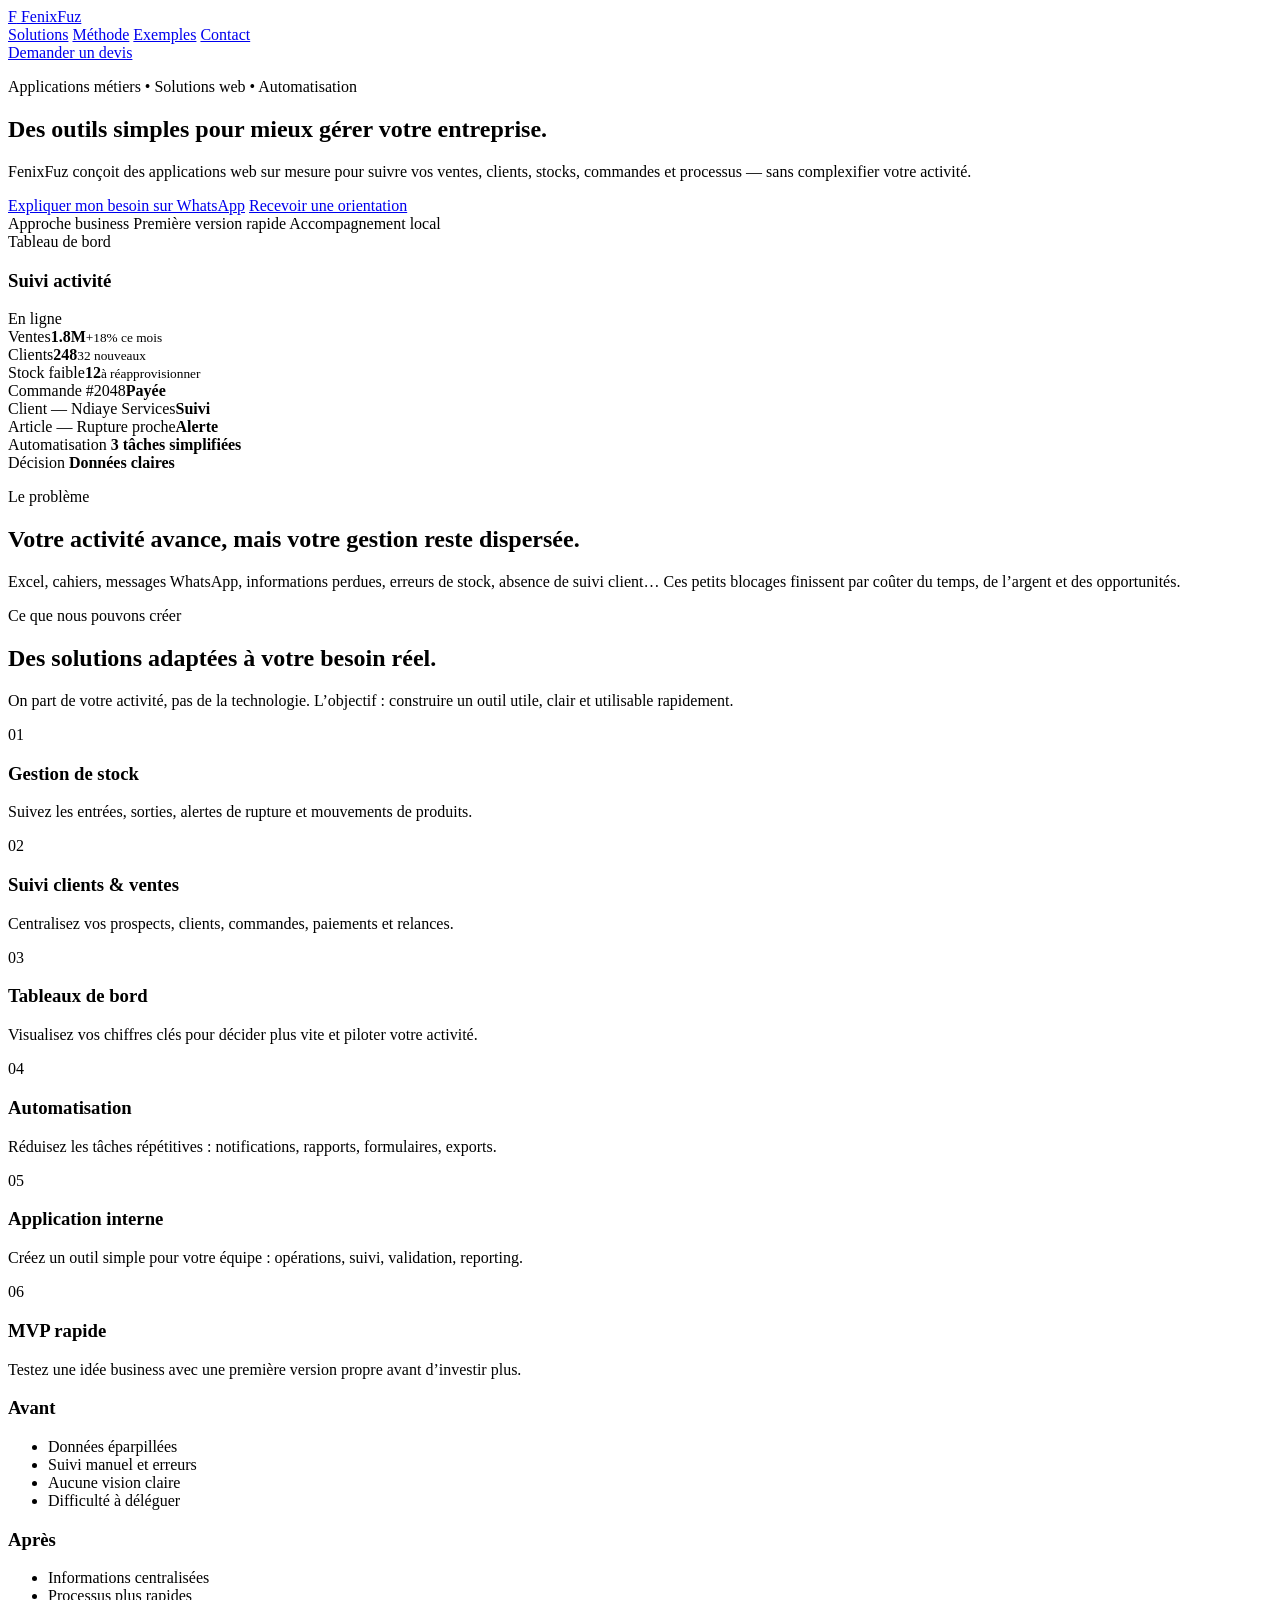
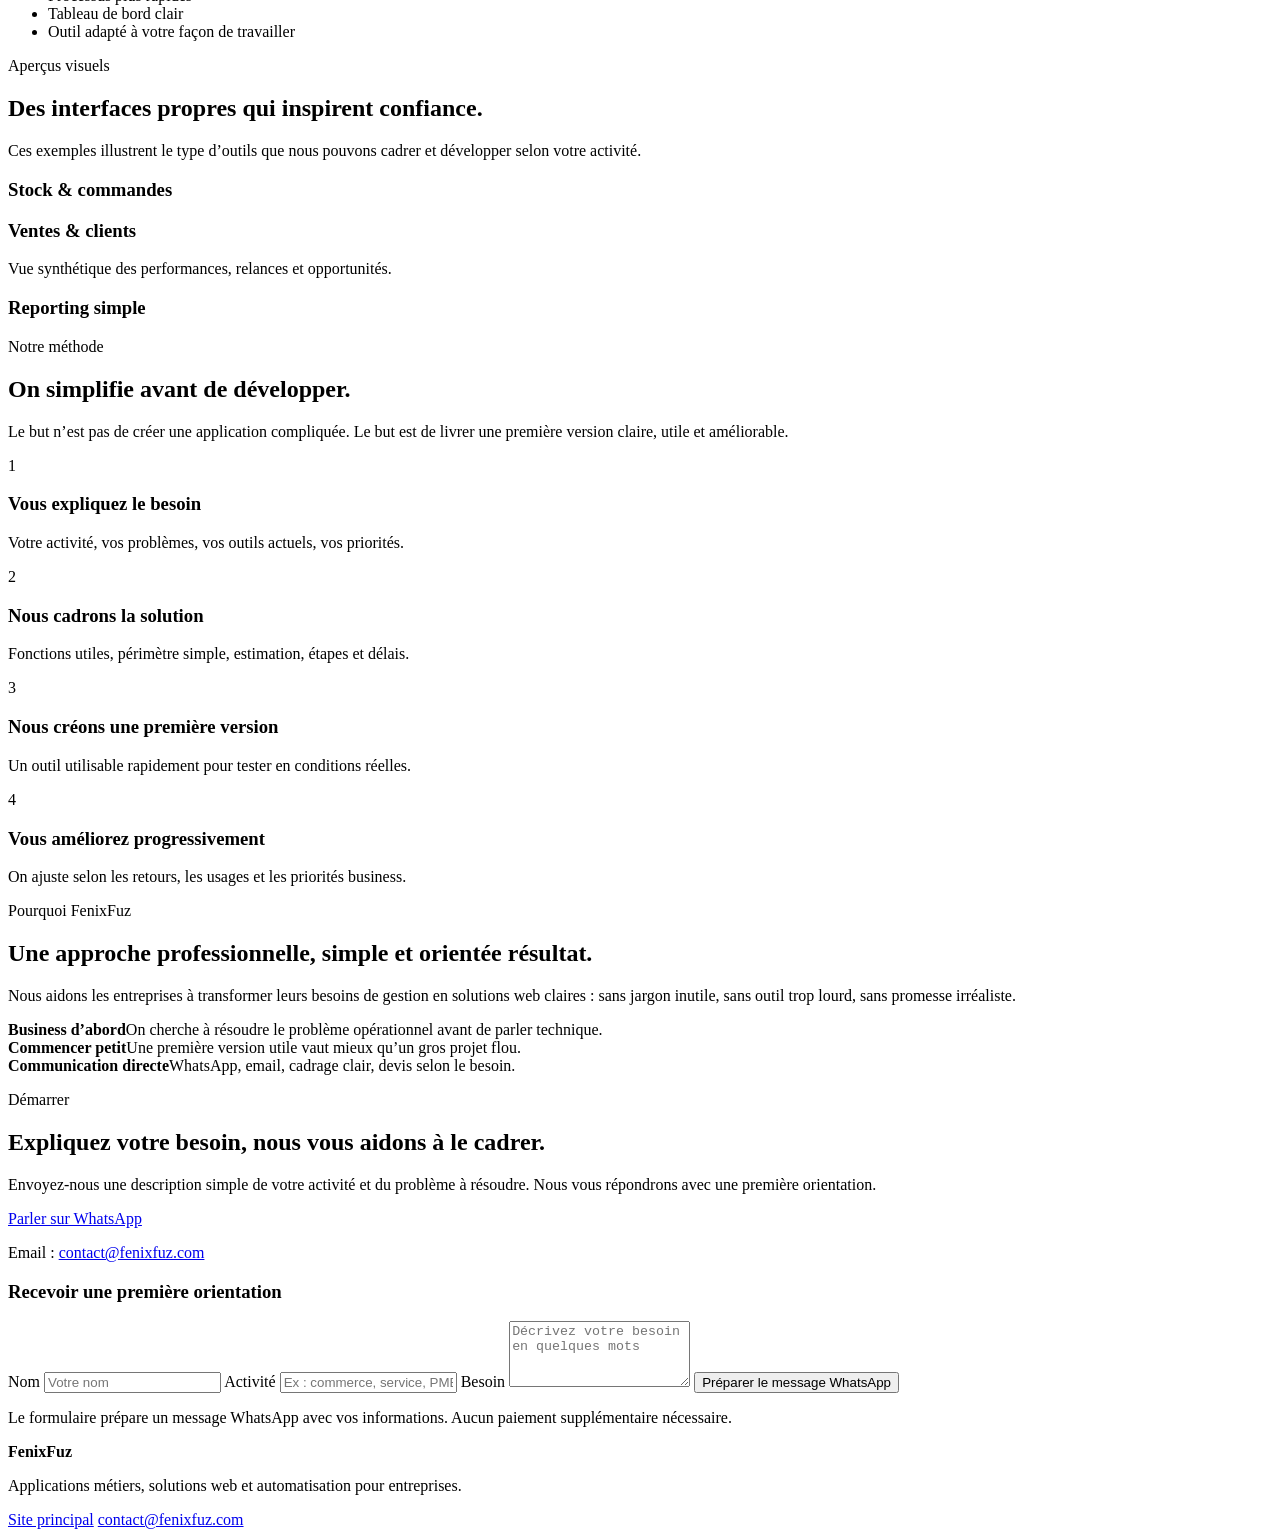
==== index.html @ d7b955ba "Create premium landing page for applications metiers" ====
<!DOCTYPE html>
<html lang="fr">
<head>
  <meta charset="UTF-8" />
  <meta name="viewport" content="width=device-width, initial-scale=1.0" />
  <title>FenixFuz — Applications métiers et solutions web sur mesure</title>
  <meta name="description" content="FenixFuz conçoit des applications métiers, outils de gestion, tableaux de bord et solutions web sur mesure pour aider les PME, commerçants et entrepreneurs à mieux gérer leur activité." />
  <meta name="theme-color" content="#0f172a" />
  <meta property="og:title" content="Applications métiers et solutions web sur mesure | FenixFuz" />
  <meta property="og:description" content="Gérez mieux vos ventes, clients, stocks et processus avec un outil simple, professionnel et adapté à votre activité." />
  <meta property="og:type" content="website" />
  <link rel="preconnect" href="https://fonts.googleapis.com">
  <link rel="preconnect" href="https://fonts.gstatic.com" crossorigin>
  <link href="https://fonts.googleapis.com/css2?family=Inter:wght@400;500;600;700;800&display=swap" rel="stylesheet">
  <link rel="stylesheet" href="style.css" />
</head>
<body>
  <header class="site-header">
    <nav class="nav container" aria-label="Navigation principale">
      <a class="brand" href="#top" aria-label="FenixFuz accueil">
        <span class="brand-mark">F</span>
        <span class="brand-text">FenixFuz</span>
      </a>
      <div class="nav-links">
        <a href="#solutions">Solutions</a>
        <a href="#methode">Méthode</a>
        <a href="#exemples">Exemples</a>
        <a href="#contact">Contact</a>
      </div>
      <a class="btn btn-small btn-primary whatsapp-link" href="https://wa.me/221777989238?text=Bonjour%2C%20je%20souhaite%20cr%C3%A9er%20une%20application%20ou%20solution%20web%20pour%20mon%20activit%C3%A9.%20Pouvez-vous%20m%27aider%20%C3%A0%20cadrer%20le%20besoin%20et%20me%20proposer%20un%20devis%20%3F" target="_blank" rel="noopener">Demander un devis</a>
    </nav>
  </header>

  <main id="top">
    <section class="hero section-pad">
      <div class="container hero-grid">
        <div class="hero-content">
          <p class="eyebrow">Applications métiers • Solutions web • Automatisation</p>
          <h1>Des outils simples pour mieux gérer votre entreprise.</h1>
          <p class="hero-lead">FenixFuz conçoit des applications web sur mesure pour suivre vos ventes, clients, stocks, commandes et processus — sans complexifier votre activité.</p>
          <div class="hero-actions">
            <a class="btn btn-primary btn-large whatsapp-link" href="https://wa.me/221777989238?text=Bonjour%2C%20je%20souhaite%20cr%C3%A9er%20une%20application%20ou%20solution%20web%20pour%20mon%20activit%C3%A9.%20Voici%20mon%20besoin%20%3A" target="_blank" rel="noopener">Expliquer mon besoin sur WhatsApp</a>
            <a class="btn btn-secondary btn-large" href="#contact">Recevoir une orientation</a>
          </div>
          <div class="trust-row" aria-label="Points de confiance">
            <span>Approche business</span>
            <span>Première version rapide</span>
            <span>Accompagnement local</span>
          </div>
        </div>
        <div class="hero-visual" aria-label="Aperçu tableau de bord fictif">
          <div class="dashboard-card main-dashboard">
            <div class="dash-top">
              <div>
                <span class="dash-label">Tableau de bord</span>
                <h3>Suivi activité</h3>
              </div>
              <span class="status-pill">En ligne</span>
            </div>
            <div class="metric-grid">
              <div class="metric"><span>Ventes</span><strong>1.8M</strong><small>+18% ce mois</small></div>
              <div class="metric"><span>Clients</span><strong>248</strong><small>32 nouveaux</small></div>
              <div class="metric"><span>Stock faible</span><strong>12</strong><small>à réapprovisionner</small></div>
            </div>
            <div class="chart-bars" aria-hidden="true">
              <span style="height:42%"></span><span style="height:68%"></span><span style="height:55%"></span><span style="height:82%"></span><span style="height:74%"></span><span style="height:92%"></span>
            </div>
            <div class="mini-table">
              <div><span>Commande #2048</span><strong>Payée</strong></div>
              <div><span>Client — Ndiaye Services</span><strong>Suivi</strong></div>
              <div><span>Article — Rupture proche</span><strong>Alerte</strong></div>
            </div>
          </div>
          <div class="floating-card card-left">
            <span>Automatisation</span>
            <strong>3 tâches simplifiées</strong>
          </div>
          <div class="floating-card card-right">
            <span>Décision</span>
            <strong>Données claires</strong>
          </div>
        </div>
      </div>
    </section>

    <section class="problem section-pad-sm">
      <div class="container split-card">
        <div>
          <p class="eyebrow">Le problème</p>
          <h2>Votre activité avance, mais votre gestion reste dispersée.</h2>
        </div>
        <div class="problem-list">
          <p>Excel, cahiers, messages WhatsApp, informations perdues, erreurs de stock, absence de suivi client… Ces petits blocages finissent par coûter du temps, de l’argent et des opportunités.</p>
        </div>
      </div>
    </section>

    <section id="solutions" class="section-pad">
      <div class="container">
        <div class="section-head">
          <p class="eyebrow">Ce que nous pouvons créer</p>
          <h2>Des solutions adaptées à votre besoin réel.</h2>
          <p>On part de votre activité, pas de la technologie. L’objectif : construire un outil utile, clair et utilisable rapidement.</p>
        </div>
        <div class="cards-grid">
          <article class="service-card"><span>01</span><h3>Gestion de stock</h3><p>Suivez les entrées, sorties, alertes de rupture et mouvements de produits.</p></article>
          <article class="service-card"><span>02</span><h3>Suivi clients & ventes</h3><p>Centralisez vos prospects, clients, commandes, paiements et relances.</p></article>
          <article class="service-card"><span>03</span><h3>Tableaux de bord</h3><p>Visualisez vos chiffres clés pour décider plus vite et piloter votre activité.</p></article>
          <article class="service-card"><span>04</span><h3>Automatisation</h3><p>Réduisez les tâches répétitives : notifications, rapports, formulaires, exports.</p></article>
          <article class="service-card"><span>05</span><h3>Application interne</h3><p>Créez un outil simple pour votre équipe : opérations, suivi, validation, reporting.</p></article>
          <article class="service-card"><span>06</span><h3>MVP rapide</h3><p>Testez une idée business avec une première version propre avant d’investir plus.</p></article>
        </div>
      </div>
    </section>

    <section class="before-after section-pad-sm">
      <div class="container compare-grid">
        <div class="compare-card muted">
          <h3>Avant</h3>
          <ul>
            <li>Données éparpillées</li>
            <li>Suivi manuel et erreurs</li>
            <li>Aucune vision claire</li>
            <li>Difficulté à déléguer</li>
          </ul>
        </div>
        <div class="compare-card strong">
          <h3>Après</h3>
          <ul>
            <li>Informations centralisées</li>
            <li>Processus plus rapides</li>
            <li>Tableau de bord clair</li>
            <li>Outil adapté à votre façon de travailler</li>
          </ul>
        </div>
      </div>
    </section>

    <section id="exemples" class="section-pad">
      <div class="container">
        <div class="section-head">
          <p class="eyebrow">Aperçus visuels</p>
          <h2>Des interfaces propres qui inspirent confiance.</h2>
          <p>Ces exemples illustrent le type d’outils que nous pouvons cadrer et développer selon votre activité.</p>
        </div>
        <div class="mockup-grid">
          <div class="mockup-card">
            <div class="mockup-header"><span></span><span></span><span></span></div>
            <h3>Stock & commandes</h3>
            <div class="list-lines"><i></i><i></i><i></i><i></i></div>
          </div>
          <div class="mockup-card featured">
            <div class="mockup-header"><span></span><span></span><span></span></div>
            <h3>Ventes & clients</h3>
            <div class="donut" aria-hidden="true"></div>
            <p>Vue synthétique des performances, relances et opportunités.</p>
          </div>
          <div class="mockup-card">
            <div class="mockup-header"><span></span><span></span><span></span></div>
            <h3>Reporting simple</h3>
            <div class="mini-bars"><i></i><i></i><i></i><i></i><i></i></div>
          </div>
        </div>
      </div>
    </section>

    <section id="methode" class="section-pad bg-soft">
      <div class="container">
        <div class="section-head">
          <p class="eyebrow">Notre méthode</p>
          <h2>On simplifie avant de développer.</h2>
          <p>Le but n’est pas de créer une application compliquée. Le but est de livrer une première version claire, utile et améliorable.</p>
        </div>
        <div class="steps">
          <div class="step"><span>1</span><h3>Vous expliquez le besoin</h3><p>Votre activité, vos problèmes, vos outils actuels, vos priorités.</p></div>
          <div class="step"><span>2</span><h3>Nous cadrons la solution</h3><p>Fonctions utiles, périmètre simple, estimation, étapes et délais.</p></div>
          <div class="step"><span>3</span><h3>Nous créons une première version</h3><p>Un outil utilisable rapidement pour tester en conditions réelles.</p></div>
          <div class="step"><span>4</span><h3>Vous améliorez progressivement</h3><p>On ajuste selon les retours, les usages et les priorités business.</p></div>
        </div>
      </div>
    </section>

    <section class="why section-pad">
      <div class="container why-grid">
        <div>
          <p class="eyebrow">Pourquoi FenixFuz</p>
          <h2>Une approche professionnelle, simple et orientée résultat.</h2>
          <p>Nous aidons les entreprises à transformer leurs besoins de gestion en solutions web claires : sans jargon inutile, sans outil trop lourd, sans promesse irréaliste.</p>
        </div>
        <div class="why-list">
          <div><strong>Business d’abord</strong><span>On cherche à résoudre le problème opérationnel avant de parler technique.</span></div>
          <div><strong>Commencer petit</strong><span>Une première version utile vaut mieux qu’un gros projet flou.</span></div>
          <div><strong>Communication directe</strong><span>WhatsApp, email, cadrage clair, devis selon le besoin.</span></div>
        </div>
      </div>
    </section>

    <section id="contact" class="contact section-pad">
      <div class="container contact-grid">
        <div class="contact-copy">
          <p class="eyebrow">Démarrer</p>
          <h2>Expliquez votre besoin, nous vous aidons à le cadrer.</h2>
          <p>Envoyez-nous une description simple de votre activité et du problème à résoudre. Nous vous répondrons avec une première orientation.</p>
          <a class="btn btn-primary btn-large whatsapp-link" href="https://wa.me/221777989238?text=Bonjour%2C%20je%20souhaite%20cr%C3%A9er%20une%20application%20ou%20solution%20web%20pour%20mon%20activit%C3%A9.%20Mon%20besoin%20est%20le%20suivant%20%3A" target="_blank" rel="noopener">Parler sur WhatsApp</a>
          <p class="email-line">Email : <a href="mailto:contact@fenixfuz.com">contact@fenixfuz.com</a></p>
        </div>
        <form class="lead-form" id="leadForm">
          <h3>Recevoir une première orientation</h3>
          <label>Nom
            <input type="text" name="name" placeholder="Votre nom" required>
          </label>
          <label>Activité
            <input type="text" name="business" placeholder="Ex : commerce, service, PME..." required>
          </label>
          <label>Besoin
            <textarea name="need" rows="4" placeholder="Décrivez votre besoin en quelques mots" required></textarea>
          </label>
          <button class="btn btn-primary btn-full" type="submit">Préparer le message WhatsApp</button>
          <p class="form-note">Le formulaire prépare un message WhatsApp avec vos informations. Aucun paiement supplémentaire nécessaire.</p>
        </form>
      </div>
    </section>
  </main>

  <footer class="site-footer">
    <div class="container footer-grid">
      <div>
        <strong>FenixFuz</strong>
        <p>Applications métiers, solutions web et automatisation pour entreprises.</p>
      </div>
      <div>
        <a href="https://www.fenixfuz.com" target="_blank" rel="noopener">Site principal</a>
        <a href="mailto:contact@fenixfuz.com">contact@fenixfuz.com</a>
      </div>
    </div>
  </footer>

  <script src="script.js"></script>
</body>
</html>
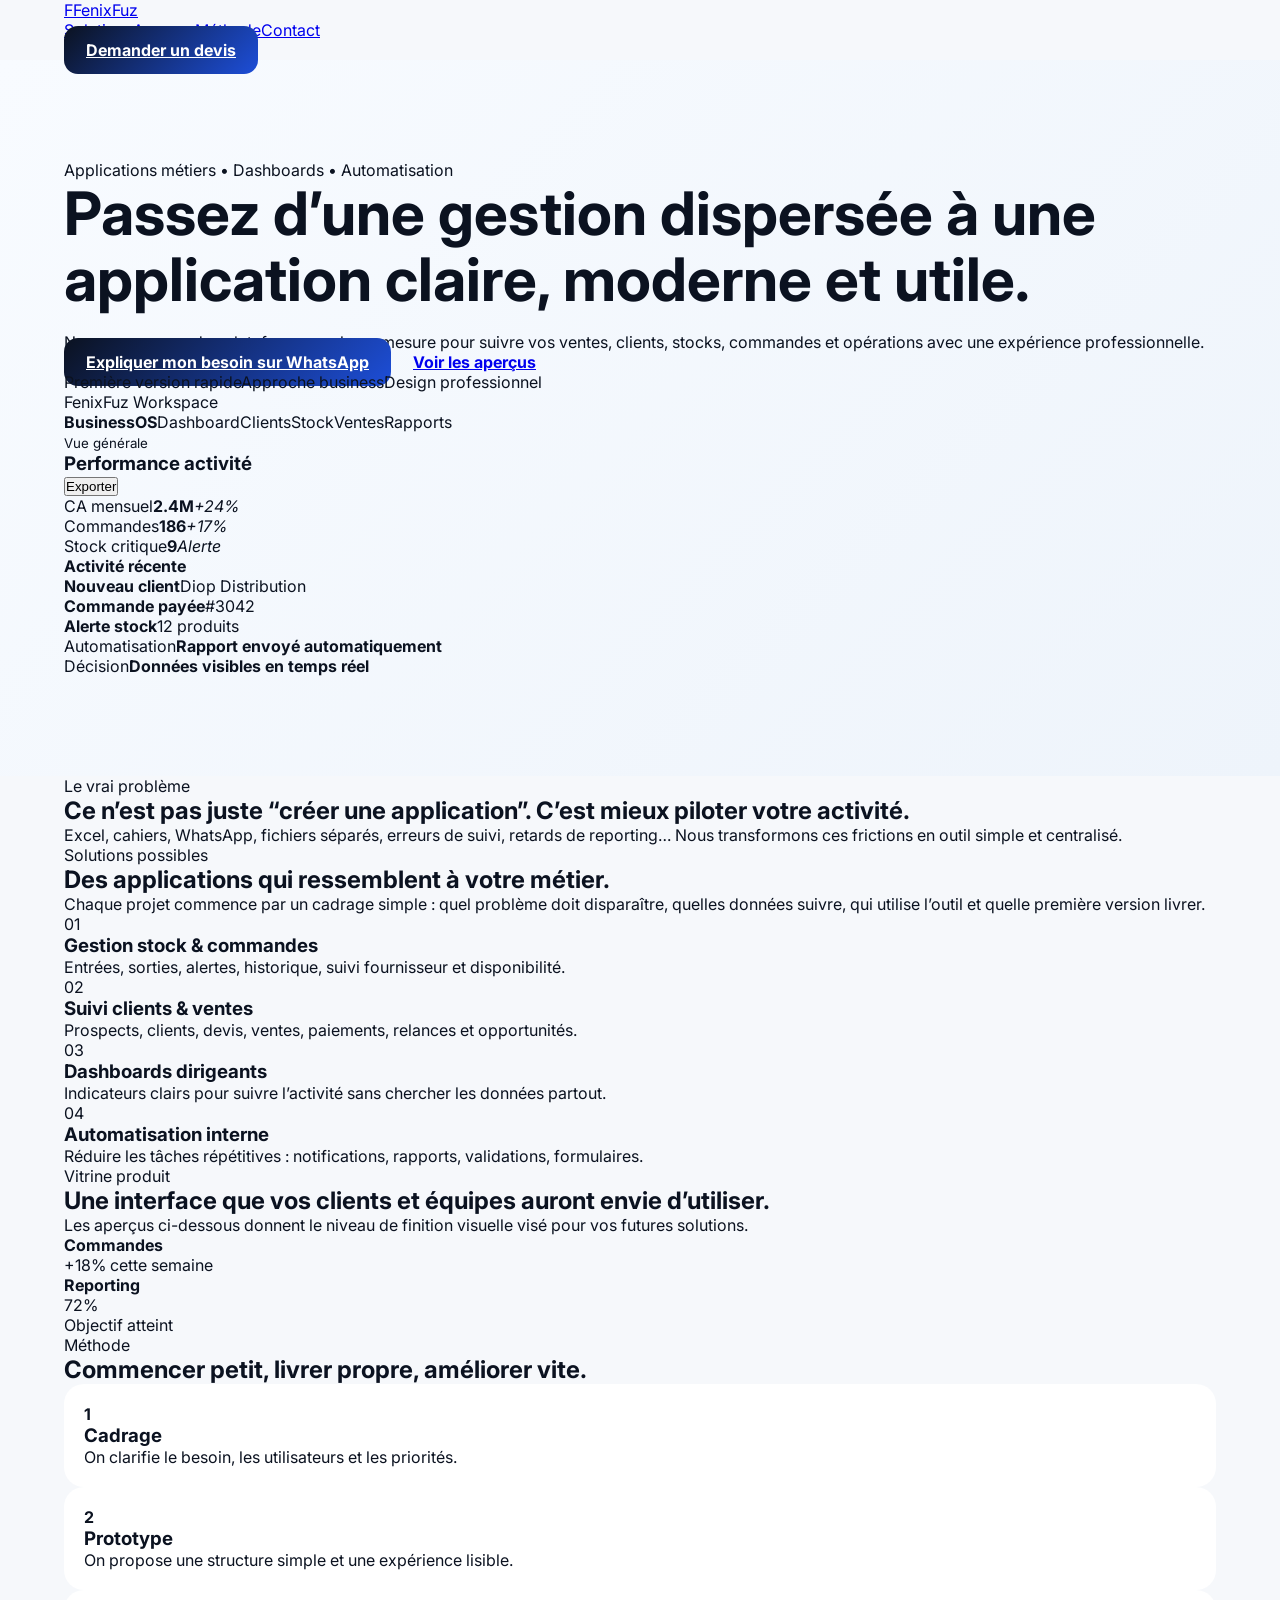
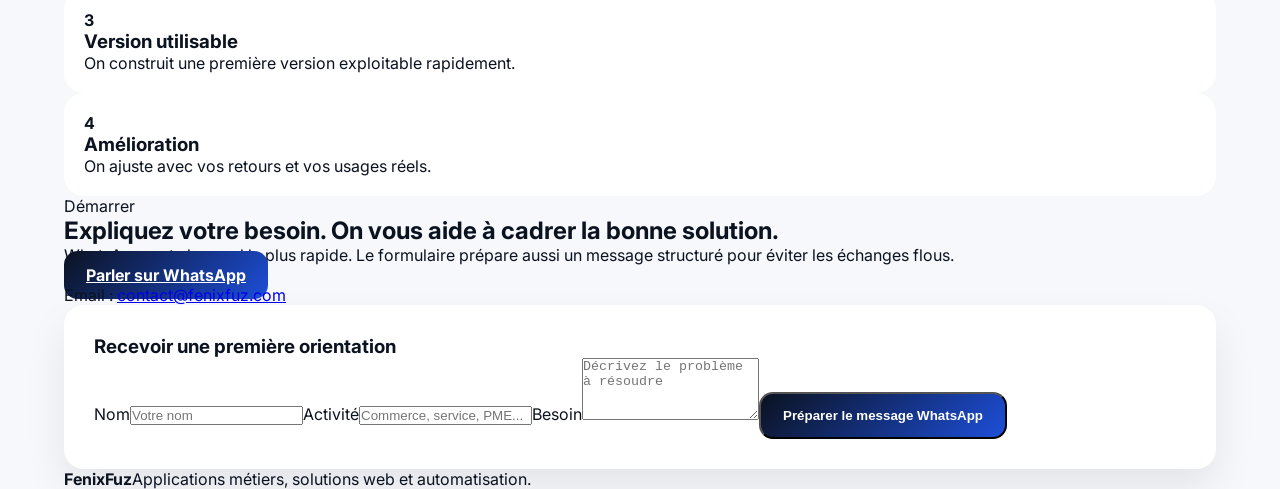
==== commit c8b07cbf: "Rebuild landing with premium animated showcase" ====
--- a/index.html
+++ b/index.html
@@ -3,238 +3,64 @@
 <head>
   <meta charset="UTF-8" />
   <meta name="viewport" content="width=device-width, initial-scale=1.0" />
-  <title>FenixFuz — Applications métiers et solutions web sur mesure</title>
-  <meta name="description" content="FenixFuz conçoit des applications métiers, outils de gestion, tableaux de bord et solutions web sur mesure pour aider les PME, commerçants et entrepreneurs à mieux gérer leur activité." />
-  <meta name="theme-color" content="#0f172a" />
-  <meta property="og:title" content="Applications métiers et solutions web sur mesure | FenixFuz" />
-  <meta property="og:description" content="Gérez mieux vos ventes, clients, stocks et processus avec un outil simple, professionnel et adapté à votre activité." />
-  <meta property="og:type" content="website" />
+  <title>FenixFuz — Applications métiers premium & solutions web sur mesure</title>
+  <meta name="description" content="Applications métiers, tableaux de bord, automatisation et solutions web sur mesure pour PME, commerces et entreprises au Sénégal." />
   <link rel="preconnect" href="https://fonts.googleapis.com">
   <link rel="preconnect" href="https://fonts.gstatic.com" crossorigin>
-  <link href="https://fonts.googleapis.com/css2?family=Inter:wght@400;500;600;700;800&display=swap" rel="stylesheet">
+  <link href="https://fonts.googleapis.com/css2?family=Inter:wght@400;500;600;700;800;900&display=swap" rel="stylesheet">
   <link rel="stylesheet" href="style.css" />
 </head>
 <body>
   <header class="site-header">
-    <nav class="nav container" aria-label="Navigation principale">
-      <a class="brand" href="#top" aria-label="FenixFuz accueil">
-        <span class="brand-mark">F</span>
-        <span class="brand-text">FenixFuz</span>
-      </a>
-      <div class="nav-links">
-        <a href="#solutions">Solutions</a>
-        <a href="#methode">Méthode</a>
-        <a href="#exemples">Exemples</a>
-        <a href="#contact">Contact</a>
-      </div>
-      <a class="btn btn-small btn-primary whatsapp-link" href="https://wa.me/221777989238?text=Bonjour%2C%20je%20souhaite%20cr%C3%A9er%20une%20application%20ou%20solution%20web%20pour%20mon%20activit%C3%A9.%20Pouvez-vous%20m%27aider%20%C3%A0%20cadrer%20le%20besoin%20et%20me%20proposer%20un%20devis%20%3F" target="_blank" rel="noopener">Demander un devis</a>
+    <nav class="nav container">
+      <a class="brand" href="#top"><span class="brand-mark">F</span><span>FenixFuz</span></a>
+      <div class="nav-links"><a href="#solutions">Solutions</a><a href="#showcase">Aperçus</a><a href="#methode">Méthode</a><a href="#contact">Contact</a></div>
+      <a class="btn btn-primary whatsapp-link" href="https://wa.me/221777989238?text=Bonjour%2C%20je%20souhaite%20cr%C3%A9er%20une%20application%20ou%20solution%20web%20pour%20mon%20activit%C3%A9.%20Voici%20mon%20besoin%20%3A" target="_blank">Demander un devis</a>
     </nav>
   </header>
 
   <main id="top">
-    <section class="hero section-pad">
+    <section class="hero">
+      <div class="hero-bg"></div>
       <div class="container hero-grid">
-        <div class="hero-content">
-          <p class="eyebrow">Applications métiers • Solutions web • Automatisation</p>
-          <h1>Des outils simples pour mieux gérer votre entreprise.</h1>
-          <p class="hero-lead">FenixFuz conçoit des applications web sur mesure pour suivre vos ventes, clients, stocks, commandes et processus — sans complexifier votre activité.</p>
-          <div class="hero-actions">
-            <a class="btn btn-primary btn-large whatsapp-link" href="https://wa.me/221777989238?text=Bonjour%2C%20je%20souhaite%20cr%C3%A9er%20une%20application%20ou%20solution%20web%20pour%20mon%20activit%C3%A9.%20Voici%20mon%20besoin%20%3A" target="_blank" rel="noopener">Expliquer mon besoin sur WhatsApp</a>
-            <a class="btn btn-secondary btn-large" href="#contact">Recevoir une orientation</a>
-          </div>
-          <div class="trust-row" aria-label="Points de confiance">
-            <span>Approche business</span>
-            <span>Première version rapide</span>
-            <span>Accompagnement local</span>
-          </div>
+        <div class="hero-copy reveal">
+          <span class="badge">Applications métiers • Dashboards • Automatisation</span>
+          <h1>Passez d’une gestion dispersée à une application claire, moderne et utile.</h1>
+          <p>Nous concevons des plateformes web sur mesure pour suivre vos ventes, clients, stocks, commandes et opérations avec une expérience professionnelle.</p>
+          <div class="hero-actions"><a class="btn btn-primary btn-xl whatsapp-link" href="https://wa.me/221777989238?text=Bonjour%2C%20je%20souhaite%20cr%C3%A9er%20une%20application%20ou%20solution%20web%20pour%20mon%20activit%C3%A9.%20Voici%20mon%20besoin%20%3A" target="_blank">Expliquer mon besoin sur WhatsApp</a><a class="btn btn-ghost btn-xl" href="#showcase">Voir les aperçus</a></div>
+          <div class="proof-strip"><span>Première version rapide</span><span>Approche business</span><span>Design professionnel</span></div>
         </div>
-        <div class="hero-visual" aria-label="Aperçu tableau de bord fictif">
-          <div class="dashboard-card main-dashboard">
-            <div class="dash-top">
-              <div>
-                <span class="dash-label">Tableau de bord</span>
-                <h3>Suivi activité</h3>
-              </div>
-              <span class="status-pill">En ligne</span>
-            </div>
-            <div class="metric-grid">
-              <div class="metric"><span>Ventes</span><strong>1.8M</strong><small>+18% ce mois</small></div>
-              <div class="metric"><span>Clients</span><strong>248</strong><small>32 nouveaux</small></div>
-              <div class="metric"><span>Stock faible</span><strong>12</strong><small>à réapprovisionner</small></div>
-            </div>
-            <div class="chart-bars" aria-hidden="true">
-              <span style="height:42%"></span><span style="height:68%"></span><span style="height:55%"></span><span style="height:82%"></span><span style="height:74%"></span><span style="height:92%"></span>
-            </div>
-            <div class="mini-table">
-              <div><span>Commande #2048</span><strong>Payée</strong></div>
-              <div><span>Client — Ndiaye Services</span><strong>Suivi</strong></div>
-              <div><span>Article — Rupture proche</span><strong>Alerte</strong></div>
+
+        <div class="product-stage reveal delay-1">
+          <div class="app-window floating">
+            <div class="window-top"><div class="dots"><i></i><i></i><i></i></div><span>FenixFuz Workspace</span></div>
+            <div class="app-body">
+              <aside><strong>BusinessOS</strong><a class="active">Dashboard</a><a>Clients</a><a>Stock</a><a>Ventes</a><a>Rapports</a></aside>
+              <section class="screen">
+                <div class="screen-head"><div><small>Vue générale</small><h3>Performance activité</h3></div><button>Exporter</button></div>
+                <div class="kpi-row"><div><span>CA mensuel</span><b>2.4M</b><em>+24%</em></div><div><span>Commandes</span><b>186</b><em>+17%</em></div><div><span>Stock critique</span><b>9</b><em>Alerte</em></div></div>
+                <div class="analytics"><div class="bars"><i></i><i></i><i></i><i></i><i></i><i></i><i></i></div><div class="activity"><h4>Activité récente</h4><p><b>Nouveau client</b><span>Diop Distribution</span></p><p><b>Commande payée</b><span>#3042</span></p><p><b>Alerte stock</b><span>12 produits</span></p></div></div>
+              </section>
             </div>
           </div>
-          <div class="floating-card card-left">
-            <span>Automatisation</span>
-            <strong>3 tâches simplifiées</strong>
-          </div>
-          <div class="floating-card card-right">
-            <span>Décision</span>
-            <strong>Données claires</strong>
-          </div>
+          <div class="glass-card pulse-card"><span>Automatisation</span><b>Rapport envoyé automatiquement</b></div>
+          <div class="glass-card pulse-card two"><span>Décision</span><b>Données visibles en temps réel</b></div>
         </div>
       </div>
     </section>
 
-    <section class="problem section-pad-sm">
-      <div class="container split-card">
-        <div>
-          <p class="eyebrow">Le problème</p>
-          <h2>Votre activité avance, mais votre gestion reste dispersée.</h2>
-        </div>
-        <div class="problem-list">
-          <p>Excel, cahiers, messages WhatsApp, informations perdues, erreurs de stock, absence de suivi client… Ces petits blocages finissent par coûter du temps, de l’argent et des opportunités.</p>
-        </div>
-      </div>
-    </section>
+    <section class="section intro reveal"><div class="container intro-card"><div><span class="badge light">Le vrai problème</span><h2>Ce n’est pas juste “créer une application”. C’est mieux piloter votre activité.</h2></div><p>Excel, cahiers, WhatsApp, fichiers séparés, erreurs de suivi, retards de reporting… Nous transformons ces frictions en outil simple et centralisé.</p></div></section>
 
-    <section id="solutions" class="section-pad">
-      <div class="container">
-        <div class="section-head">
-          <p class="eyebrow">Ce que nous pouvons créer</p>
-          <h2>Des solutions adaptées à votre besoin réel.</h2>
-          <p>On part de votre activité, pas de la technologie. L’objectif : construire un outil utile, clair et utilisable rapidement.</p>
-        </div>
-        <div class="cards-grid">
-          <article class="service-card"><span>01</span><h3>Gestion de stock</h3><p>Suivez les entrées, sorties, alertes de rupture et mouvements de produits.</p></article>
-          <article class="service-card"><span>02</span><h3>Suivi clients & ventes</h3><p>Centralisez vos prospects, clients, commandes, paiements et relances.</p></article>
-          <article class="service-card"><span>03</span><h3>Tableaux de bord</h3><p>Visualisez vos chiffres clés pour décider plus vite et piloter votre activité.</p></article>
-          <article class="service-card"><span>04</span><h3>Automatisation</h3><p>Réduisez les tâches répétitives : notifications, rapports, formulaires, exports.</p></article>
-          <article class="service-card"><span>05</span><h3>Application interne</h3><p>Créez un outil simple pour votre équipe : opérations, suivi, validation, reporting.</p></article>
-          <article class="service-card"><span>06</span><h3>MVP rapide</h3><p>Testez une idée business avec une première version propre avant d’investir plus.</p></article>
-        </div>
-      </div>
-    </section>
+    <section id="solutions" class="section"><div class="container"><div class="section-head reveal"><span class="badge light">Solutions possibles</span><h2>Des applications qui ressemblent à votre métier.</h2><p>Chaque projet commence par un cadrage simple : quel problème doit disparaître, quelles données suivre, qui utilise l’outil et quelle première version livrer.</p></div><div class="solution-grid"><article class="solution reveal"><span>01</span><h3>Gestion stock & commandes</h3><p>Entrées, sorties, alertes, historique, suivi fournisseur et disponibilité.</p></article><article class="solution reveal"><span>02</span><h3>Suivi clients & ventes</h3><p>Prospects, clients, devis, ventes, paiements, relances et opportunités.</p></article><article class="solution reveal"><span>03</span><h3>Dashboards dirigeants</h3><p>Indicateurs clairs pour suivre l’activité sans chercher les données partout.</p></article><article class="solution reveal"><span>04</span><h3>Automatisation interne</h3><p>Réduire les tâches répétitives : notifications, rapports, validations, formulaires.</p></article></div></div></section>
 
-    <section class="before-after section-pad-sm">
-      <div class="container compare-grid">
-        <div class="compare-card muted">
-          <h3>Avant</h3>
-          <ul>
-            <li>Données éparpillées</li>
-            <li>Suivi manuel et erreurs</li>
-            <li>Aucune vision claire</li>
-            <li>Difficulté à déléguer</li>
-          </ul>
-        </div>
-        <div class="compare-card strong">
-          <h3>Après</h3>
-          <ul>
-            <li>Informations centralisées</li>
-            <li>Processus plus rapides</li>
-            <li>Tableau de bord clair</li>
-            <li>Outil adapté à votre façon de travailler</li>
-          </ul>
-        </div>
-      </div>
-    </section>
+    <section id="showcase" class="section showcase"><div class="container"><div class="section-head center reveal"><span class="badge light">Vitrine produit</span><h2>Une interface que vos clients et équipes auront envie d’utiliser.</h2><p>Les aperçus ci-dessous donnent le niveau de finition visuelle visé pour vos futures solutions.</p></div><div class="showcase-grid"><div class="phone mock reveal"><div class="phone-screen"><h4>Commandes</h4><div class="mini-kpi">+18% cette semaine</div><p></p><p></p><p></p></div></div><div class="tablet mock reveal delay-1"><div class="tablet-ui"><div class="tablet-chart"></div><div class="tablet-list"><span></span><span></span><span></span><span></span></div></div></div><div class="panel mock reveal delay-2"><h4>Reporting</h4><div class="ring">72%</div><span>Objectif atteint</span></div></div></div></section>
 
-    <section id="exemples" class="section-pad">
-      <div class="container">
-        <div class="section-head">
-          <p class="eyebrow">Aperçus visuels</p>
-          <h2>Des interfaces propres qui inspirent confiance.</h2>
-          <p>Ces exemples illustrent le type d’outils que nous pouvons cadrer et développer selon votre activité.</p>
-        </div>
-        <div class="mockup-grid">
-          <div class="mockup-card">
-            <div class="mockup-header"><span></span><span></span><span></span></div>
-            <h3>Stock & commandes</h3>
-            <div class="list-lines"><i></i><i></i><i></i><i></i></div>
-          </div>
-          <div class="mockup-card featured">
-            <div class="mockup-header"><span></span><span></span><span></span></div>
-            <h3>Ventes & clients</h3>
-            <div class="donut" aria-hidden="true"></div>
-            <p>Vue synthétique des performances, relances et opportunités.</p>
-          </div>
-          <div class="mockup-card">
-            <div class="mockup-header"><span></span><span></span><span></span></div>
-            <h3>Reporting simple</h3>
-            <div class="mini-bars"><i></i><i></i><i></i><i></i><i></i></div>
-          </div>
-        </div>
-      </div>
-    </section>
+    <section id="methode" class="section method"><div class="container"><div class="section-head reveal"><span class="badge light">Méthode</span><h2>Commencer petit, livrer propre, améliorer vite.</h2></div><div class="steps"><div class="step reveal"><b>1</b><h3>Cadrage</h3><p>On clarifie le besoin, les utilisateurs et les priorités.</p></div><div class="step reveal"><b>2</b><h3>Prototype</h3><p>On propose une structure simple et une expérience lisible.</p></div><div class="step reveal"><b>3</b><h3>Version utilisable</h3><p>On construit une première version exploitable rapidement.</p></div><div class="step reveal"><b>4</b><h3>Amélioration</h3><p>On ajuste avec vos retours et vos usages réels.</p></div></div></div></section>
 
-    <section id="methode" class="section-pad bg-soft">
-      <div class="container">
-        <div class="section-head">
-          <p class="eyebrow">Notre méthode</p>
-          <h2>On simplifie avant de développer.</h2>
-          <p>Le but n’est pas de créer une application compliquée. Le but est de livrer une première version claire, utile et améliorable.</p>
-        </div>
-        <div class="steps">
-          <div class="step"><span>1</span><h3>Vous expliquez le besoin</h3><p>Votre activité, vos problèmes, vos outils actuels, vos priorités.</p></div>
-          <div class="step"><span>2</span><h3>Nous cadrons la solution</h3><p>Fonctions utiles, périmètre simple, estimation, étapes et délais.</p></div>
-          <div class="step"><span>3</span><h3>Nous créons une première version</h3><p>Un outil utilisable rapidement pour tester en conditions réelles.</p></div>
-          <div class="step"><span>4</span><h3>Vous améliorez progressivement</h3><p>On ajuste selon les retours, les usages et les priorités business.</p></div>
-        </div>
-      </div>
-    </section>
-
-    <section class="why section-pad">
-      <div class="container why-grid">
-        <div>
-          <p class="eyebrow">Pourquoi FenixFuz</p>
-          <h2>Une approche professionnelle, simple et orientée résultat.</h2>
-          <p>Nous aidons les entreprises à transformer leurs besoins de gestion en solutions web claires : sans jargon inutile, sans outil trop lourd, sans promesse irréaliste.</p>
-        </div>
-        <div class="why-list">
-          <div><strong>Business d’abord</strong><span>On cherche à résoudre le problème opérationnel avant de parler technique.</span></div>
-          <div><strong>Commencer petit</strong><span>Une première version utile vaut mieux qu’un gros projet flou.</span></div>
-          <div><strong>Communication directe</strong><span>WhatsApp, email, cadrage clair, devis selon le besoin.</span></div>
-        </div>
-      </div>
-    </section>
-
-    <section id="contact" class="contact section-pad">
-      <div class="container contact-grid">
-        <div class="contact-copy">
-          <p class="eyebrow">Démarrer</p>
-          <h2>Expliquez votre besoin, nous vous aidons à le cadrer.</h2>
-          <p>Envoyez-nous une description simple de votre activité et du problème à résoudre. Nous vous répondrons avec une première orientation.</p>
-          <a class="btn btn-primary btn-large whatsapp-link" href="https://wa.me/221777989238?text=Bonjour%2C%20je%20souhaite%20cr%C3%A9er%20une%20application%20ou%20solution%20web%20pour%20mon%20activit%C3%A9.%20Mon%20besoin%20est%20le%20suivant%20%3A" target="_blank" rel="noopener">Parler sur WhatsApp</a>
-          <p class="email-line">Email : <a href="mailto:contact@fenixfuz.com">contact@fenixfuz.com</a></p>
-        </div>
-        <form class="lead-form" id="leadForm">
-          <h3>Recevoir une première orientation</h3>
-          <label>Nom
-            <input type="text" name="name" placeholder="Votre nom" required>
-          </label>
-          <label>Activité
-            <input type="text" name="business" placeholder="Ex : commerce, service, PME..." required>
-          </label>
-          <label>Besoin
-            <textarea name="need" rows="4" placeholder="Décrivez votre besoin en quelques mots" required></textarea>
-          </label>
-          <button class="btn btn-primary btn-full" type="submit">Préparer le message WhatsApp</button>
-          <p class="form-note">Le formulaire prépare un message WhatsApp avec vos informations. Aucun paiement supplémentaire nécessaire.</p>
-        </form>
-      </div>
-    </section>
+    <section id="contact" class="section contact"><div class="container contact-grid"><div class="reveal"><span class="badge">Démarrer</span><h2>Expliquez votre besoin. On vous aide à cadrer la bonne solution.</h2><p>WhatsApp reste le canal le plus rapide. Le formulaire prépare aussi un message structuré pour éviter les échanges flous.</p><a class="btn btn-primary btn-xl whatsapp-link" href="https://wa.me/221777989238?text=Bonjour%2C%20je%20souhaite%20cr%C3%A9er%20une%20application%20ou%20solution%20web%20pour%20mon%20activit%C3%A9.%20Mon%20besoin%20est%20le%20suivant%20%3A" target="_blank">Parler sur WhatsApp</a><p class="email">Email : <a href="mailto:contact@fenixfuz.com">contact@fenixfuz.com</a></p></div><form class="lead-form reveal delay-1" id="leadForm"><h3>Recevoir une première orientation</h3><label>Nom<input name="name" placeholder="Votre nom" required></label><label>Activité<input name="business" placeholder="Commerce, service, PME..." required></label><label>Besoin<textarea name="need" rows="4" placeholder="Décrivez le problème à résoudre" required></textarea></label><button class="btn btn-primary btn-full" type="submit">Préparer le message WhatsApp</button></form></div></section>
   </main>
 
-  <footer class="site-footer">
-    <div class="container footer-grid">
-      <div>
-        <strong>FenixFuz</strong>
-        <p>Applications métiers, solutions web et automatisation pour entreprises.</p>
-      </div>
-      <div>
-        <a href="https://www.fenixfuz.com" target="_blank" rel="noopener">Site principal</a>
-        <a href="mailto:contact@fenixfuz.com">contact@fenixfuz.com</a>
-      </div>
-    </div>
-  </footer>
-
+  <footer><div class="container footer-grid"><strong>FenixFuz</strong><span>Applications métiers, solutions web et automatisation.</span></div></footer>
   <script src="script.js"></script>
 </body>
-</html>
+</html>
--- a/style.css
+++ b/style.css
@@ -0,0 +1,30 @@
+/* PREMIUM REDESIGN */
+*{box-sizing:border-box;margin:0;padding:0}
+body{font-family:'Inter',sans-serif;background:#f6f8fb;color:#0b1220}
+.container{width:90%;max-width:1200px;margin:auto}
+
+.hero{background:linear-gradient(135deg,#f8fbff,#eef4fb);padding:100px 0}
+.hero h1{font-size:60px;line-height:1.1;margin-bottom:20px}
+.hero-lead{font-size:20px;color:#475569}
+
+.btn{border-radius:14px;padding:14px 22px;font-weight:700}
+.btn-primary{background:linear-gradient(135deg,#0b1220,#1d4ed8);color:#fff}
+.btn-secondary{background:#fff;border:1px solid #ddd}
+
+.cards-grid{display:grid;grid-template-columns:repeat(3,1fr);gap:24px}
+.service-card{padding:28px;border-radius:20px;background:#fff;box-shadow:0 20px 40px rgba(0,0,0,0.05)}
+
+.compare-grid{display:grid;grid-template-columns:1fr 1fr;gap:20px}
+.compare-card{padding:30px;border-radius:20px}
+.compare-card.strong{background:#0b1220;color:#fff}
+
+.mockup-card{background:#fff;border-radius:20px;padding:20px;box-shadow:0 20px 40px rgba(0,0,0,0.08)}
+
+.step{background:#fff;border-radius:20px;padding:20px}
+
+.lead-form{background:#fff;padding:30px;border-radius:20px;box-shadow:0 20px 40px rgba(0,0,0,0.08)}
+
+@media(max-width:900px){
+.hero h1{font-size:38px}
+.cards-grid{grid-template-columns:1fr}
+}
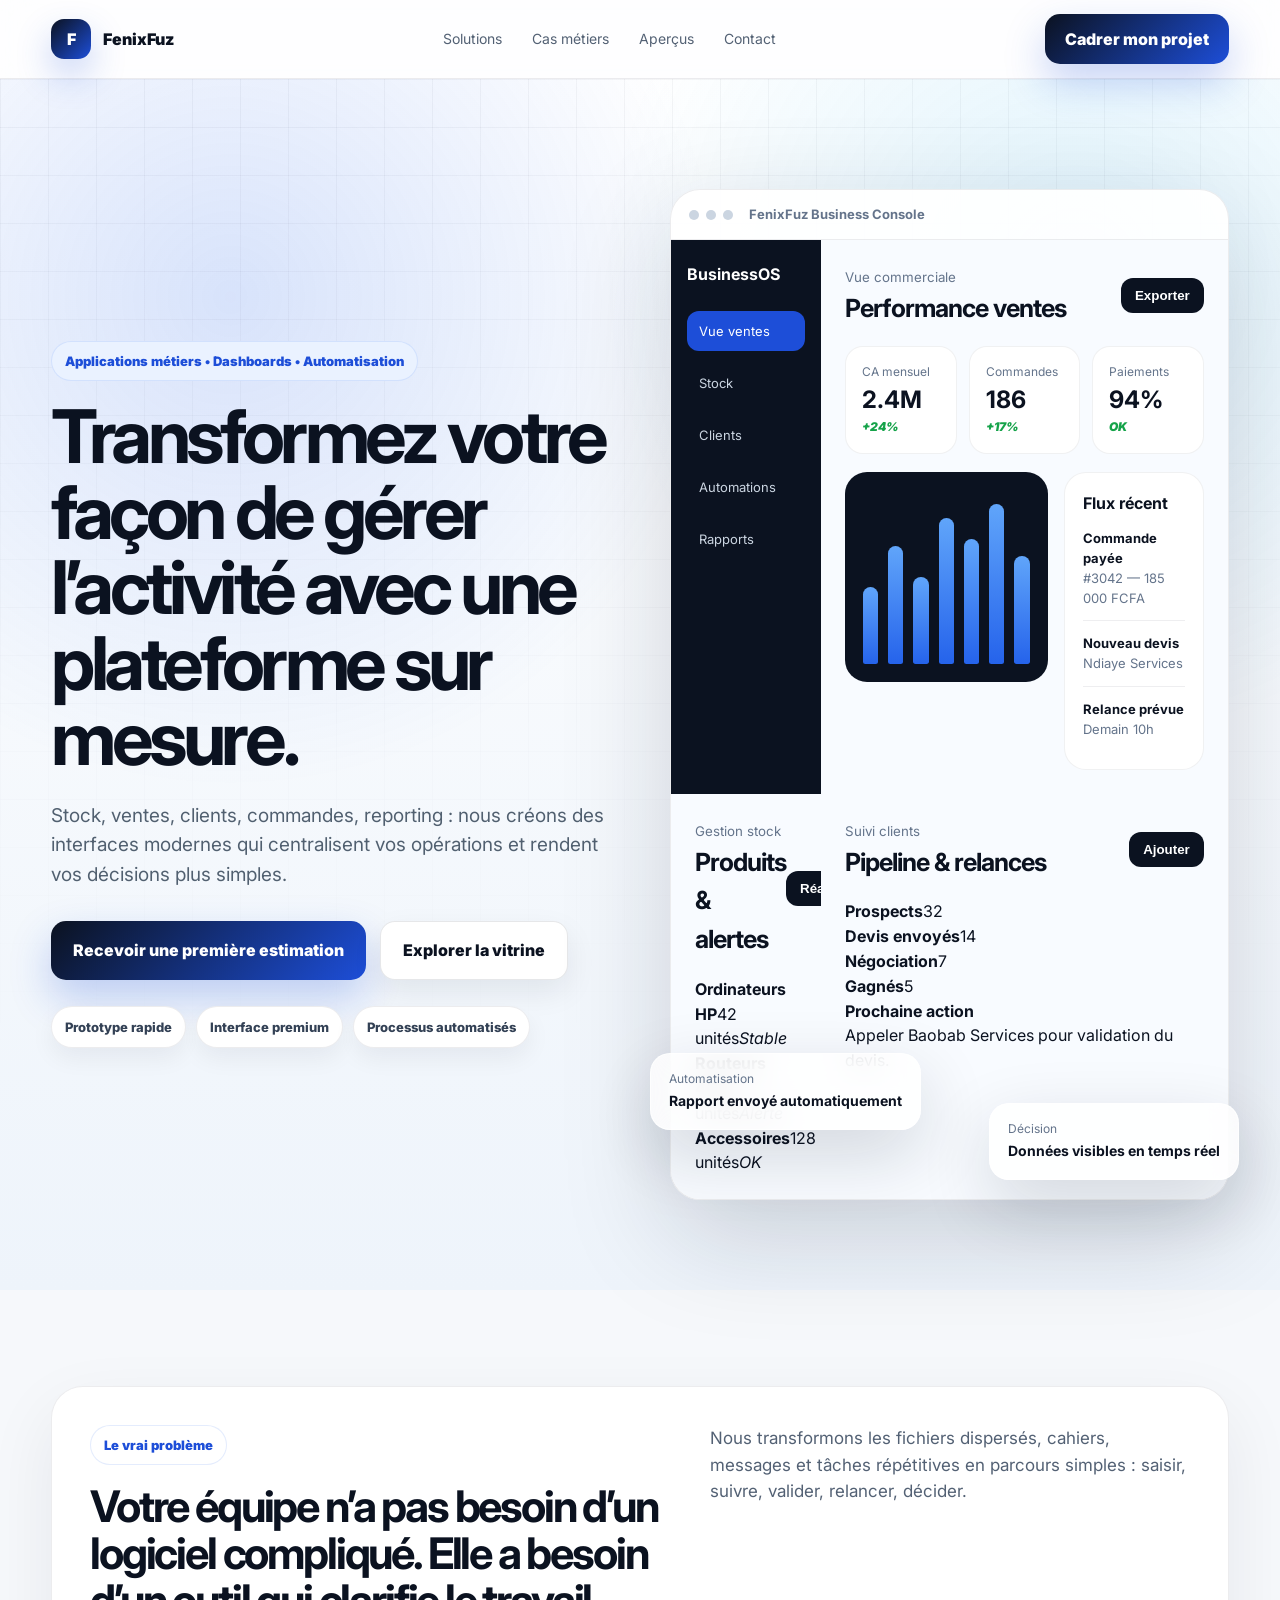
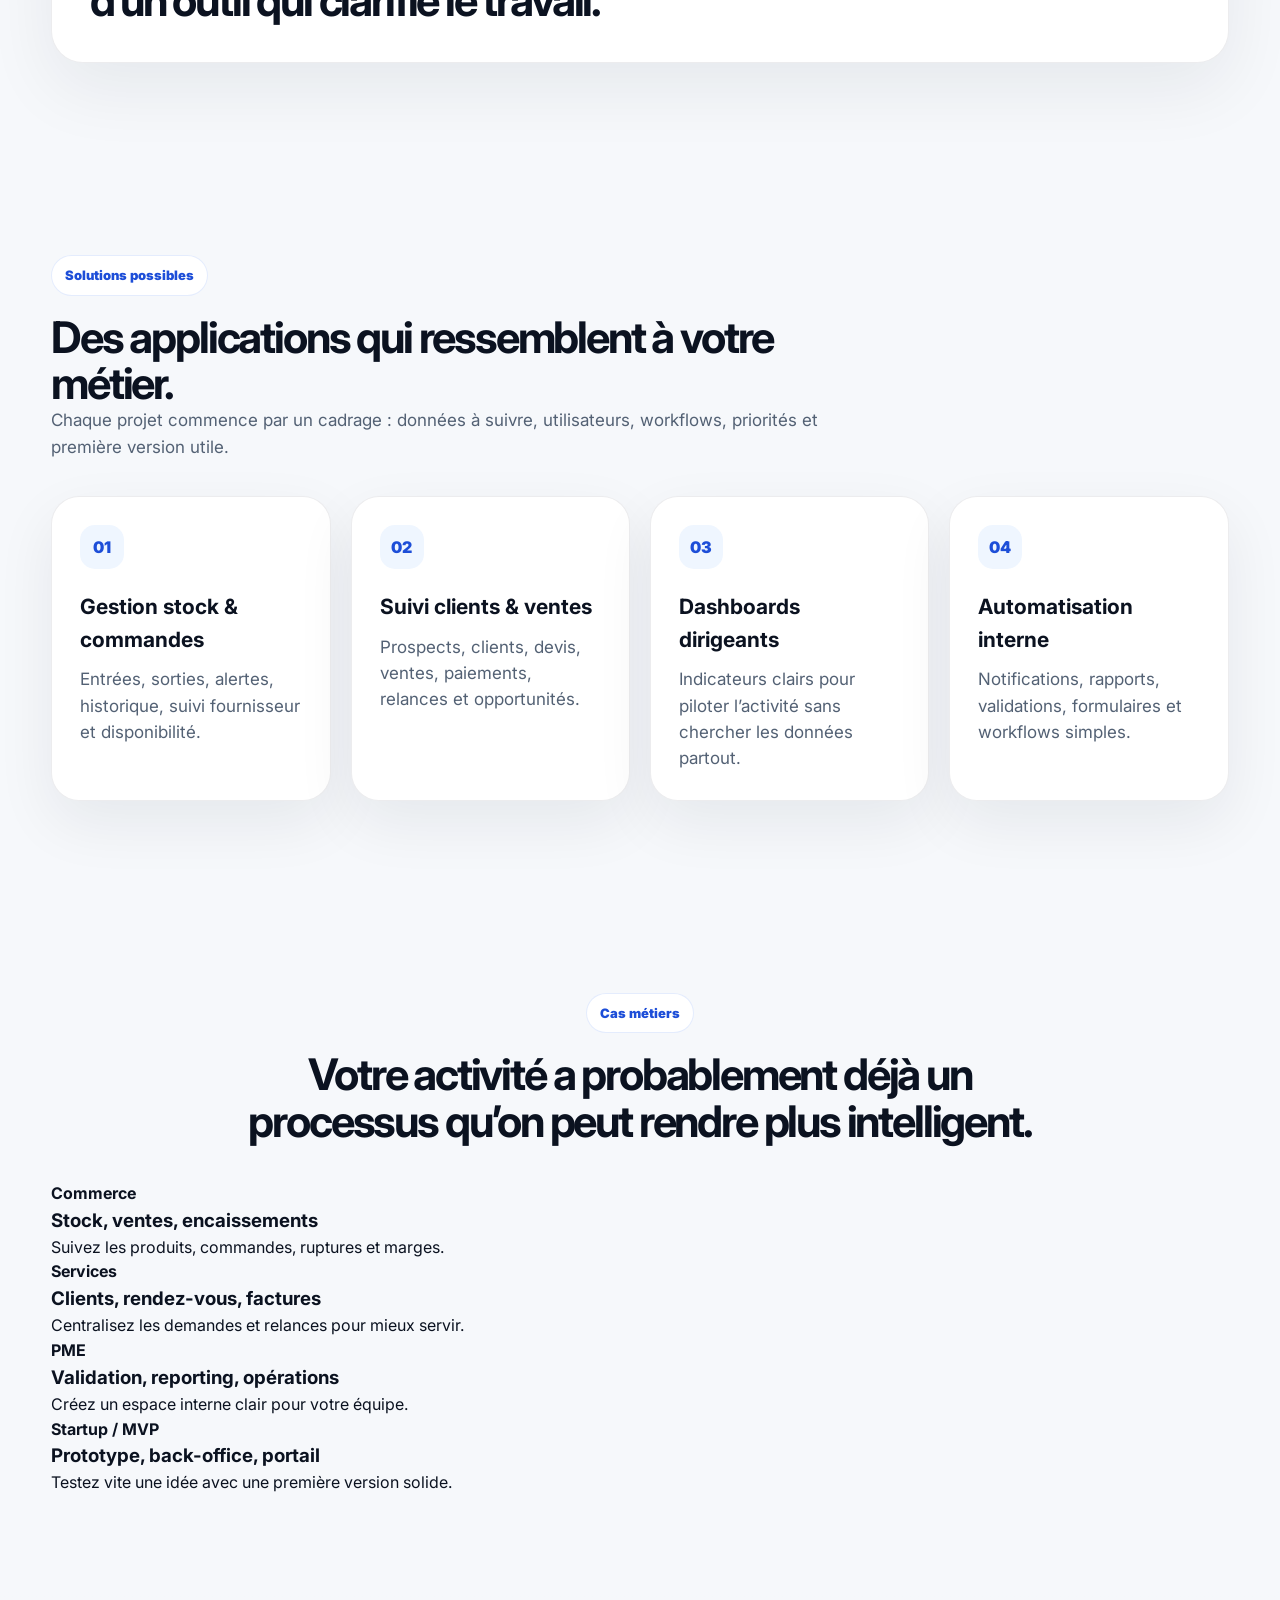
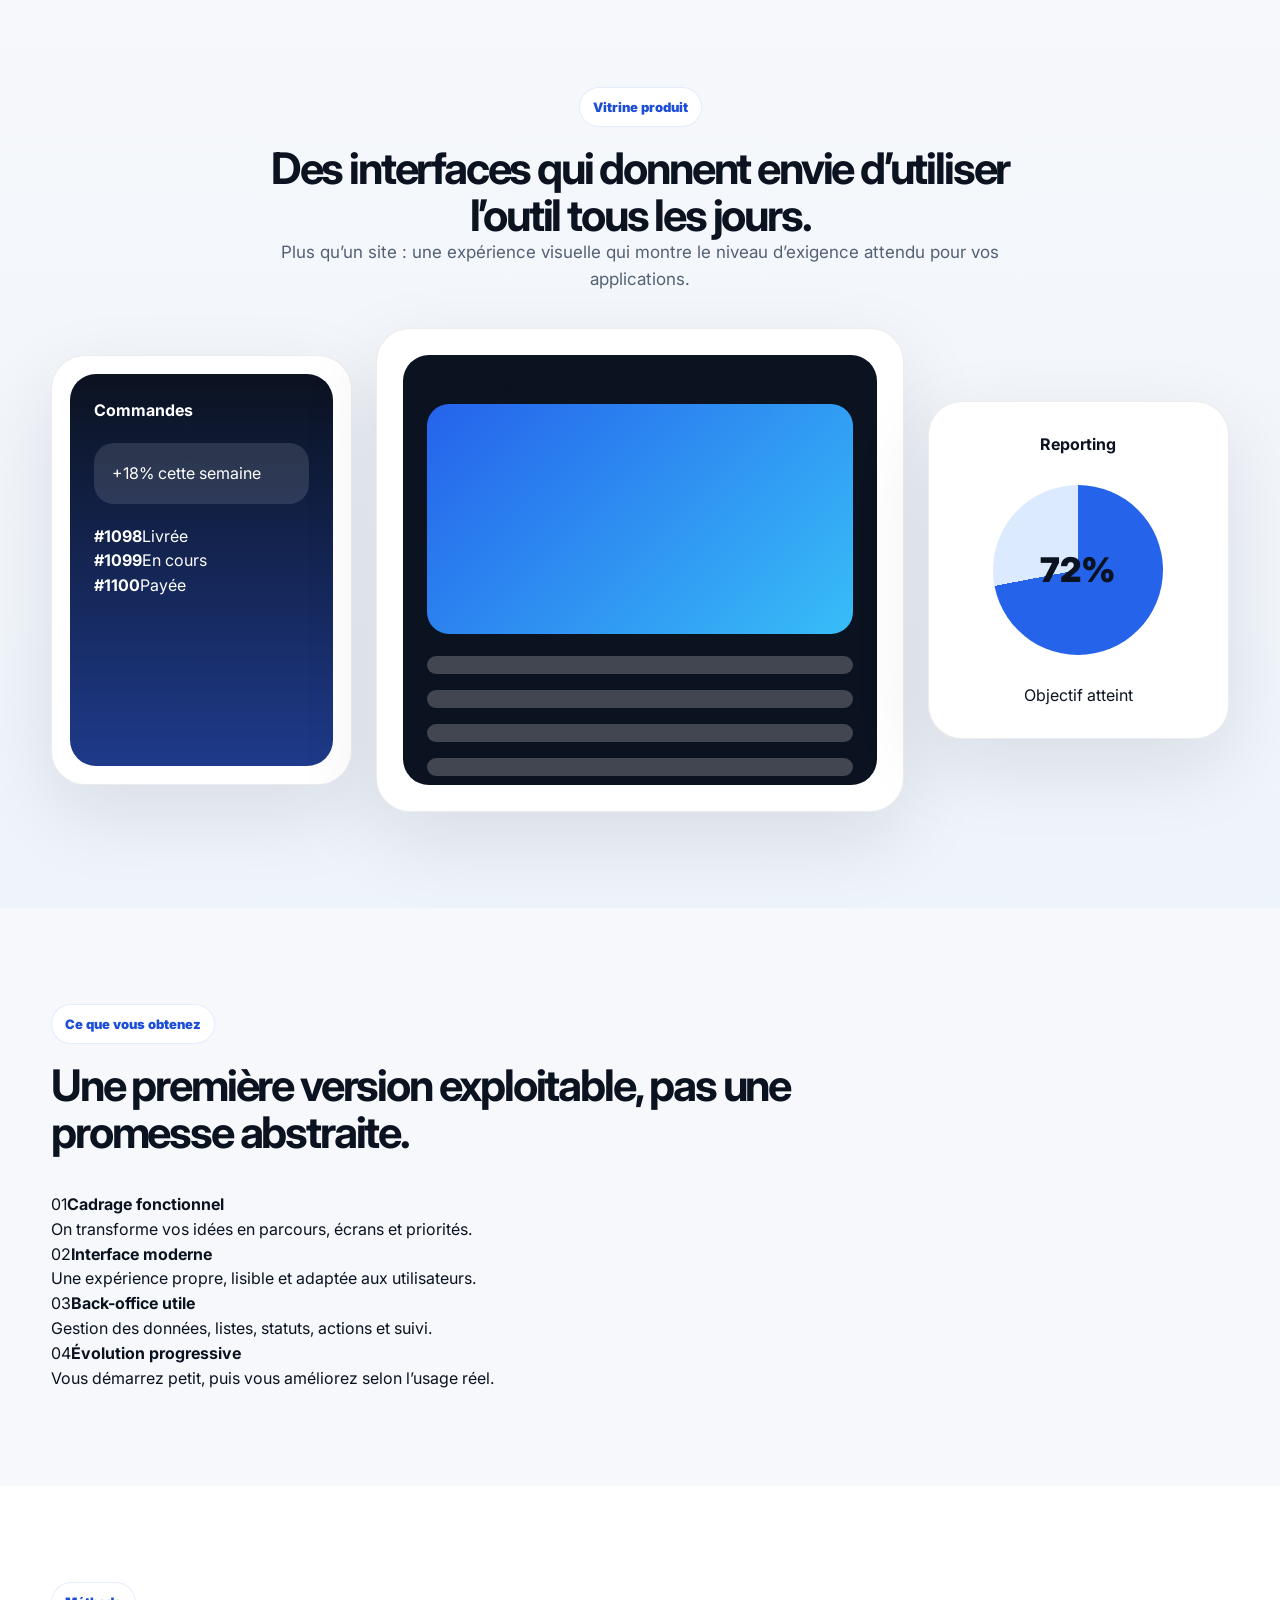
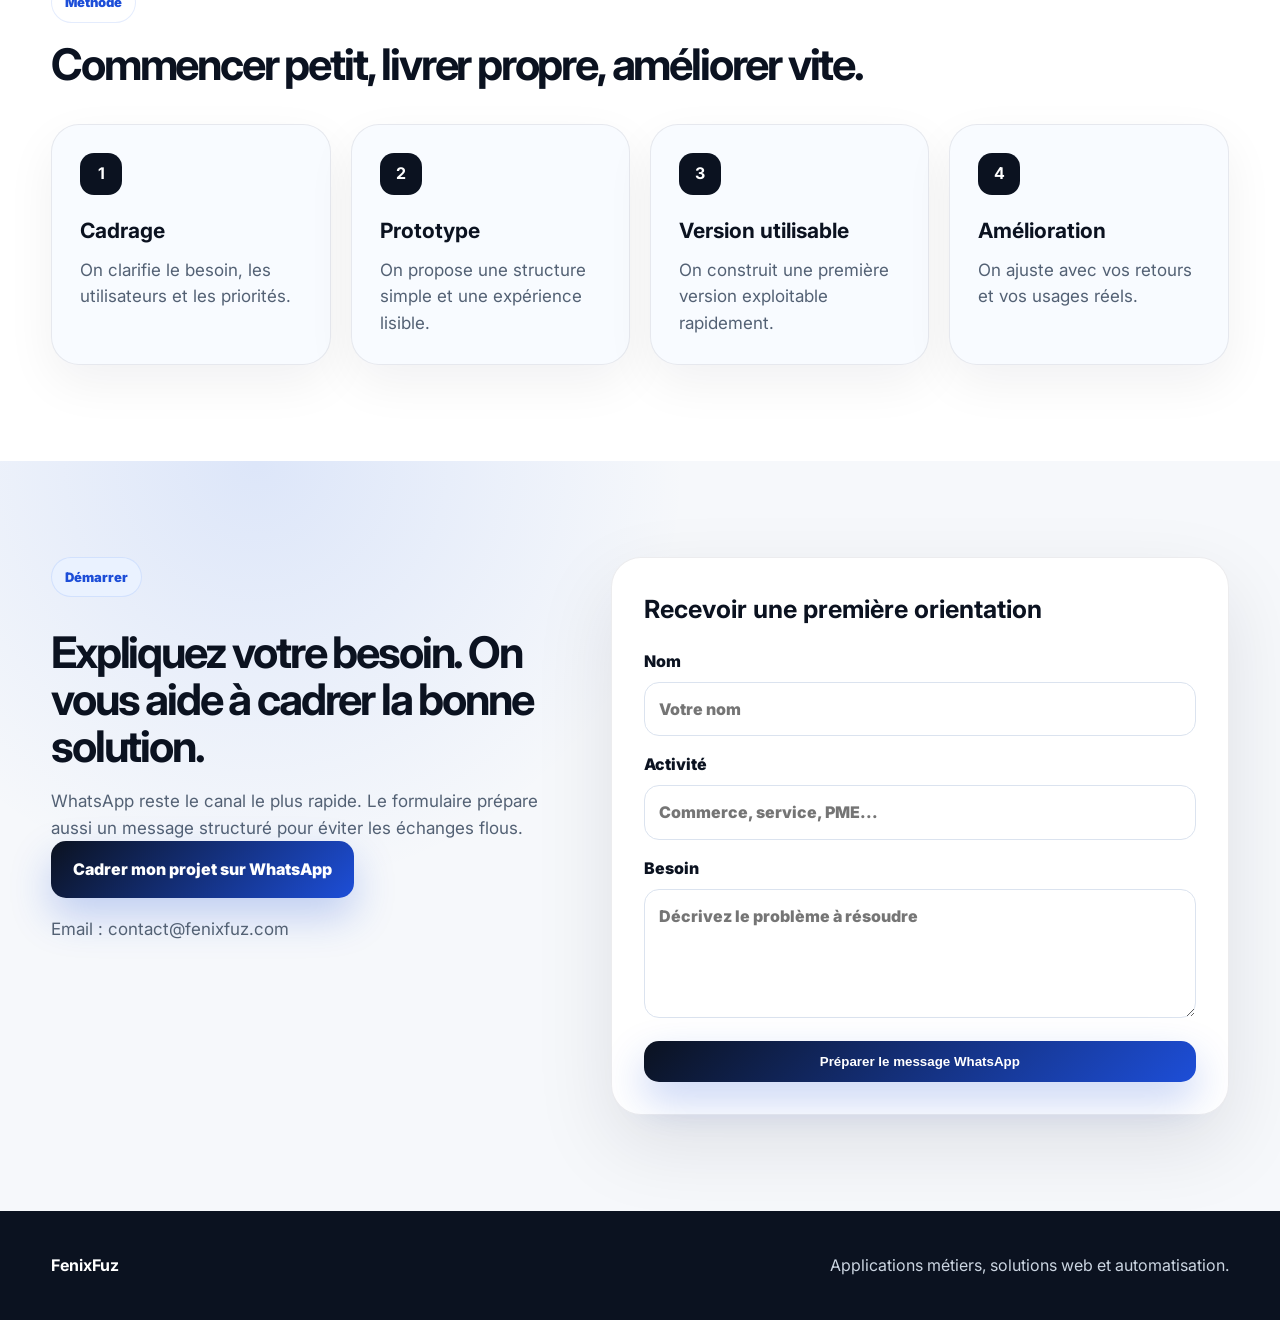
==== commit cb44f72c: "Implement V4 premium SaaS landing content" ====
--- a/index.html
+++ b/index.html
@@ -14,32 +14,43 @@
   <header class="site-header">
     <nav class="nav container">
       <a class="brand" href="#top"><span class="brand-mark">F</span><span>FenixFuz</span></a>
-      <div class="nav-links"><a href="#solutions">Solutions</a><a href="#showcase">Aperçus</a><a href="#methode">Méthode</a><a href="#contact">Contact</a></div>
-      <a class="btn btn-primary whatsapp-link" href="https://wa.me/221777989238?text=Bonjour%2C%20je%20souhaite%20cr%C3%A9er%20une%20application%20ou%20solution%20web%20pour%20mon%20activit%C3%A9.%20Voici%20mon%20besoin%20%3A" target="_blank">Demander un devis</a>
+      <div class="nav-links"><a href="#solutions">Solutions</a><a href="#usecases">Cas métiers</a><a href="#showcase">Aperçus</a><a href="#contact">Contact</a></div>
+      <a class="btn btn-primary whatsapp-link" href="https://wa.me/221777989238?text=Bonjour%2C%20je%20souhaite%20cr%C3%A9er%20une%20application%20ou%20solution%20web%20pour%20mon%20activit%C3%A9.%20Voici%20mon%20besoin%20%3A" target="_blank">Cadrer mon projet</a>
     </nav>
   </header>
 
   <main id="top">
-    <section class="hero">
+    <section class="hero v4-hero">
       <div class="hero-bg"></div>
       <div class="container hero-grid">
         <div class="hero-copy reveal">
           <span class="badge">Applications métiers • Dashboards • Automatisation</span>
-          <h1>Passez d’une gestion dispersée à une application claire, moderne et utile.</h1>
-          <p>Nous concevons des plateformes web sur mesure pour suivre vos ventes, clients, stocks, commandes et opérations avec une expérience professionnelle.</p>
-          <div class="hero-actions"><a class="btn btn-primary btn-xl whatsapp-link" href="https://wa.me/221777989238?text=Bonjour%2C%20je%20souhaite%20cr%C3%A9er%20une%20application%20ou%20solution%20web%20pour%20mon%20activit%C3%A9.%20Voici%20mon%20besoin%20%3A" target="_blank">Expliquer mon besoin sur WhatsApp</a><a class="btn btn-ghost btn-xl" href="#showcase">Voir les aperçus</a></div>
-          <div class="proof-strip"><span>Première version rapide</span><span>Approche business</span><span>Design professionnel</span></div>
+          <h1>Transformez votre façon de gérer l’activité avec une plateforme sur mesure.</h1>
+          <p>Stock, ventes, clients, commandes, reporting : nous créons des interfaces modernes qui centralisent vos opérations et rendent vos décisions plus simples.</p>
+          <div class="hero-actions"><a class="btn btn-primary btn-xl whatsapp-link" href="https://wa.me/221777989238?text=Bonjour%2C%20je%20souhaite%20cr%C3%A9er%20une%20application%20ou%20solution%20web%20pour%20mon%20activit%C3%A9.%20Voici%20mon%20besoin%20%3A" target="_blank">Recevoir une première estimation</a><a class="btn btn-ghost btn-xl" href="#showcase">Explorer la vitrine</a></div>
+          <div class="proof-strip"><span>Prototype rapide</span><span>Interface premium</span><span>Processus automatisés</span></div>
         </div>
 
         <div class="product-stage reveal delay-1">
-          <div class="app-window floating">
-            <div class="window-top"><div class="dots"><i></i><i></i><i></i></div><span>FenixFuz Workspace</span></div>
+          <div class="orbit orb-one"></div><div class="orbit orb-two"></div>
+          <div class="app-window floating dashboard-carousel">
+            <div class="window-top"><div class="dots"><i></i><i></i><i></i></div><span>FenixFuz Business Console</span></div>
             <div class="app-body">
-              <aside><strong>BusinessOS</strong><a class="active">Dashboard</a><a>Clients</a><a>Stock</a><a>Ventes</a><a>Rapports</a></aside>
-              <section class="screen">
-                <div class="screen-head"><div><small>Vue générale</small><h3>Performance activité</h3></div><button>Exporter</button></div>
-                <div class="kpi-row"><div><span>CA mensuel</span><b>2.4M</b><em>+24%</em></div><div><span>Commandes</span><b>186</b><em>+17%</em></div><div><span>Stock critique</span><b>9</b><em>Alerte</em></div></div>
-                <div class="analytics"><div class="bars"><i></i><i></i><i></i><i></i><i></i><i></i><i></i></div><div class="activity"><h4>Activité récente</h4><p><b>Nouveau client</b><span>Diop Distribution</span></p><p><b>Commande payée</b><span>#3042</span></p><p><b>Alerte stock</b><span>12 produits</span></p></div></div>
+              <aside><strong>BusinessOS</strong><a class="active">Vue ventes</a><a>Stock</a><a>Clients</a><a>Automations</a><a>Rapports</a></aside>
+              <section class="screen slide slide-sales">
+                <div class="screen-head"><div><small>Vue commerciale</small><h3>Performance ventes</h3></div><button>Exporter</button></div>
+                <div class="kpi-row"><div><span>CA mensuel</span><b>2.4M</b><em>+24%</em></div><div><span>Commandes</span><b>186</b><em>+17%</em></div><div><span>Paiements</span><b>94%</b><em>OK</em></div></div>
+                <div class="analytics"><div class="bars"><i></i><i></i><i></i><i></i><i></i><i></i><i></i></div><div class="activity"><h4>Flux récent</h4><p><b>Commande payée</b><span>#3042 — 185 000 FCFA</span></p><p><b>Nouveau devis</b><span>Ndiaye Services</span></p><p><b>Relance prévue</b><span>Demain 10h</span></p></div></div>
+              </section>
+              <section class="screen slide slide-stock">
+                <div class="screen-head"><div><small>Gestion stock</small><h3>Produits & alertes</h3></div><button>Réappro.</button></div>
+                <div class="inventory-list"><div><b>Ordinateurs HP</b><span>42 unités</span><em>Stable</em></div><div><b>Routeurs 4G</b><span>9 unités</span><em class="warn">Alerte</em></div><div><b>Accessoires</b><span>128 unités</span><em>OK</em></div></div>
+                <div class="stock-meter"><i style="--w:78%"></i><i style="--w:34%"></i><i style="--w:91%"></i></div>
+              </section>
+              <section class="screen slide slide-crm">
+                <div class="screen-head"><div><small>Suivi clients</small><h3>Pipeline & relances</h3></div><button>Ajouter</button></div>
+                <div class="pipeline"><div><b>Prospects</b><span>32</span></div><div><b>Devis envoyés</b><span>14</span></div><div><b>Négociation</b><span>7</span></div><div><b>Gagnés</b><span>5</span></div></div>
+                <div class="crm-card"><strong>Prochaine action</strong><p>Appeler Baobab Services pour validation du devis.</p></div>
               </section>
             </div>
           </div>
@@ -49,15 +60,19 @@
       </div>
     </section>
 
-    <section class="section intro reveal"><div class="container intro-card"><div><span class="badge light">Le vrai problème</span><h2>Ce n’est pas juste “créer une application”. C’est mieux piloter votre activité.</h2></div><p>Excel, cahiers, WhatsApp, fichiers séparés, erreurs de suivi, retards de reporting… Nous transformons ces frictions en outil simple et centralisé.</p></div></section>
+    <section class="section intro reveal"><div class="container intro-card"><div><span class="badge light">Le vrai problème</span><h2>Votre équipe n’a pas besoin d’un logiciel compliqué. Elle a besoin d’un outil qui clarifie le travail.</h2></div><p>Nous transformons les fichiers dispersés, cahiers, messages et tâches répétitives en parcours simples : saisir, suivre, valider, relancer, décider.</p></div></section>
 
-    <section id="solutions" class="section"><div class="container"><div class="section-head reveal"><span class="badge light">Solutions possibles</span><h2>Des applications qui ressemblent à votre métier.</h2><p>Chaque projet commence par un cadrage simple : quel problème doit disparaître, quelles données suivre, qui utilise l’outil et quelle première version livrer.</p></div><div class="solution-grid"><article class="solution reveal"><span>01</span><h3>Gestion stock & commandes</h3><p>Entrées, sorties, alertes, historique, suivi fournisseur et disponibilité.</p></article><article class="solution reveal"><span>02</span><h3>Suivi clients & ventes</h3><p>Prospects, clients, devis, ventes, paiements, relances et opportunités.</p></article><article class="solution reveal"><span>03</span><h3>Dashboards dirigeants</h3><p>Indicateurs clairs pour suivre l’activité sans chercher les données partout.</p></article><article class="solution reveal"><span>04</span><h3>Automatisation interne</h3><p>Réduire les tâches répétitives : notifications, rapports, validations, formulaires.</p></article></div></div></section>
+    <section id="solutions" class="section"><div class="container"><div class="section-head reveal"><span class="badge light">Solutions possibles</span><h2>Des applications qui ressemblent à votre métier.</h2><p>Chaque projet commence par un cadrage : données à suivre, utilisateurs, workflows, priorités et première version utile.</p></div><div class="solution-grid"><article class="solution reveal"><span>01</span><h3>Gestion stock & commandes</h3><p>Entrées, sorties, alertes, historique, suivi fournisseur et disponibilité.</p></article><article class="solution reveal"><span>02</span><h3>Suivi clients & ventes</h3><p>Prospects, clients, devis, ventes, paiements, relances et opportunités.</p></article><article class="solution reveal"><span>03</span><h3>Dashboards dirigeants</h3><p>Indicateurs clairs pour piloter l’activité sans chercher les données partout.</p></article><article class="solution reveal"><span>04</span><h3>Automatisation interne</h3><p>Notifications, rapports, validations, formulaires et workflows simples.</p></article></div></div></section>
 
-    <section id="showcase" class="section showcase"><div class="container"><div class="section-head center reveal"><span class="badge light">Vitrine produit</span><h2>Une interface que vos clients et équipes auront envie d’utiliser.</h2><p>Les aperçus ci-dessous donnent le niveau de finition visuelle visé pour vos futures solutions.</p></div><div class="showcase-grid"><div class="phone mock reveal"><div class="phone-screen"><h4>Commandes</h4><div class="mini-kpi">+18% cette semaine</div><p></p><p></p><p></p></div></div><div class="tablet mock reveal delay-1"><div class="tablet-ui"><div class="tablet-chart"></div><div class="tablet-list"><span></span><span></span><span></span><span></span></div></div></div><div class="panel mock reveal delay-2"><h4>Reporting</h4><div class="ring">72%</div><span>Objectif atteint</span></div></div></div></section>
+    <section id="usecases" class="section usecases"><div class="container"><div class="section-head center reveal"><span class="badge light">Cas métiers</span><h2>Votre activité a probablement déjà un processus qu’on peut rendre plus intelligent.</h2></div><div class="usecase-grid"><article><b>Commerce</b><h3>Stock, ventes, encaissements</h3><p>Suivez les produits, commandes, ruptures et marges.</p></article><article><b>Services</b><h3>Clients, rendez-vous, factures</h3><p>Centralisez les demandes et relances pour mieux servir.</p></article><article><b>PME</b><h3>Validation, reporting, opérations</h3><p>Créez un espace interne clair pour votre équipe.</p></article><article><b>Startup / MVP</b><h3>Prototype, back-office, portail</h3><p>Testez vite une idée avec une première version solide.</p></article></div></div></section>
+
+    <section id="showcase" class="section showcase"><div class="container"><div class="section-head center reveal"><span class="badge light">Vitrine produit</span><h2>Des interfaces qui donnent envie d’utiliser l’outil tous les jours.</h2><p>Plus qu’un site : une expérience visuelle qui montre le niveau d’exigence attendu pour vos applications.</p></div><div class="showcase-grid premium-showcase"><div class="phone mock reveal"><div class="phone-screen realistic"><h4>Commandes</h4><div class="mini-kpi">+18% cette semaine</div><div class="order"><b>#1098</b><span>Livrée</span></div><div class="order"><b>#1099</b><span>En cours</span></div><div class="order"><b>#1100</b><span>Payée</span></div></div></div><div class="tablet mock reveal delay-1"><div class="tablet-ui realistic-tablet"><div class="tablet-top"><b>Stock Intelligence</b><span>12 alertes</span></div><div class="tablet-chart"></div><div class="tablet-list"><span></span><span></span><span></span><span></span></div></div></div><div class="panel mock reveal delay-2"><h4>Reporting</h4><div class="ring">72%</div><span>Objectif atteint</span><div class="spark"></div></div></div></div></section>
+
+    <section class="section deliverables"><div class="container"><div class="section-head reveal"><span class="badge light">Ce que vous obtenez</span><h2>Une première version exploitable, pas une promesse abstraite.</h2></div><div class="deliver-grid"><div><span>01</span><b>Cadrage fonctionnel</b><p>On transforme vos idées en parcours, écrans et priorités.</p></div><div><span>02</span><b>Interface moderne</b><p>Une expérience propre, lisible et adaptée aux utilisateurs.</p></div><div><span>03</span><b>Back-office utile</b><p>Gestion des données, listes, statuts, actions et suivi.</p></div><div><span>04</span><b>Évolution progressive</b><p>Vous démarrez petit, puis vous améliorez selon l’usage réel.</p></div></div></div></section>
 
     <section id="methode" class="section method"><div class="container"><div class="section-head reveal"><span class="badge light">Méthode</span><h2>Commencer petit, livrer propre, améliorer vite.</h2></div><div class="steps"><div class="step reveal"><b>1</b><h3>Cadrage</h3><p>On clarifie le besoin, les utilisateurs et les priorités.</p></div><div class="step reveal"><b>2</b><h3>Prototype</h3><p>On propose une structure simple et une expérience lisible.</p></div><div class="step reveal"><b>3</b><h3>Version utilisable</h3><p>On construit une première version exploitable rapidement.</p></div><div class="step reveal"><b>4</b><h3>Amélioration</h3><p>On ajuste avec vos retours et vos usages réels.</p></div></div></div></section>
 
-    <section id="contact" class="section contact"><div class="container contact-grid"><div class="reveal"><span class="badge">Démarrer</span><h2>Expliquez votre besoin. On vous aide à cadrer la bonne solution.</h2><p>WhatsApp reste le canal le plus rapide. Le formulaire prépare aussi un message structuré pour éviter les échanges flous.</p><a class="btn btn-primary btn-xl whatsapp-link" href="https://wa.me/221777989238?text=Bonjour%2C%20je%20souhaite%20cr%C3%A9er%20une%20application%20ou%20solution%20web%20pour%20mon%20activit%C3%A9.%20Mon%20besoin%20est%20le%20suivant%20%3A" target="_blank">Parler sur WhatsApp</a><p class="email">Email : <a href="mailto:contact@fenixfuz.com">contact@fenixfuz.com</a></p></div><form class="lead-form reveal delay-1" id="leadForm"><h3>Recevoir une première orientation</h3><label>Nom<input name="name" placeholder="Votre nom" required></label><label>Activité<input name="business" placeholder="Commerce, service, PME..." required></label><label>Besoin<textarea name="need" rows="4" placeholder="Décrivez le problème à résoudre" required></textarea></label><button class="btn btn-primary btn-full" type="submit">Préparer le message WhatsApp</button></form></div></section>
+    <section id="contact" class="section contact"><div class="container contact-grid"><div class="reveal"><span class="badge">Démarrer</span><h2>Expliquez votre besoin. On vous aide à cadrer la bonne solution.</h2><p>WhatsApp reste le canal le plus rapide. Le formulaire prépare aussi un message structuré pour éviter les échanges flous.</p><a class="btn btn-primary btn-xl whatsapp-link" href="https://wa.me/221777989238?text=Bonjour%2C%20je%20souhaite%20cr%C3%A9er%20une%20application%20ou%20solution%20web%20pour%20mon%20activit%C3%A9.%20Mon%20besoin%20est%20le%20suivant%20%3A" target="_blank">Cadrer mon projet sur WhatsApp</a><p class="email">Email : <a href="mailto:contact@fenixfuz.com">contact@fenixfuz.com</a></p></div><form class="lead-form reveal delay-1" id="leadForm"><h3>Recevoir une première orientation</h3><label>Nom<input name="name" placeholder="Votre nom" required></label><label>Activité<input name="business" placeholder="Commerce, service, PME..." required></label><label>Besoin<textarea name="need" rows="4" placeholder="Décrivez le problème à résoudre" required></textarea></label><button class="btn btn-primary btn-full" type="submit">Préparer le message WhatsApp</button></form></div></section>
   </main>
 
   <footer><div class="container footer-grid"><strong>FenixFuz</strong><span>Applications métiers, solutions web et automatisation.</span></div></footer>
--- a/style.css
+++ b/style.css
@@ -1,30 +1 @@
-/* PREMIUM REDESIGN */
-*{box-sizing:border-box;margin:0;padding:0}
-body{font-family:'Inter',sans-serif;background:#f6f8fb;color:#0b1220}
-.container{width:90%;max-width:1200px;margin:auto}
-
-.hero{background:linear-gradient(135deg,#f8fbff,#eef4fb);padding:100px 0}
-.hero h1{font-size:60px;line-height:1.1;margin-bottom:20px}
-.hero-lead{font-size:20px;color:#475569}
-
-.btn{border-radius:14px;padding:14px 22px;font-weight:700}
-.btn-primary{background:linear-gradient(135deg,#0b1220,#1d4ed8);color:#fff}
-.btn-secondary{background:#fff;border:1px solid #ddd}
-
-.cards-grid{display:grid;grid-template-columns:repeat(3,1fr);gap:24px}
-.service-card{padding:28px;border-radius:20px;background:#fff;box-shadow:0 20px 40px rgba(0,0,0,0.05)}
-
-.compare-grid{display:grid;grid-template-columns:1fr 1fr;gap:20px}
-.compare-card{padding:30px;border-radius:20px}
-.compare-card.strong{background:#0b1220;color:#fff}
-
-.mockup-card{background:#fff;border-radius:20px;padding:20px;box-shadow:0 20px 40px rgba(0,0,0,0.08)}
-
-.step{background:#fff;border-radius:20px;padding:20px}
-
-.lead-form{background:#fff;padding:30px;border-radius:20px;box-shadow:0 20px 40px rgba(0,0,0,0.08)}
-
-@media(max-width:900px){
-.hero h1{font-size:38px}
-.cards-grid{grid-template-columns:1fr}
-}
+*{box-sizing:border-box;margin:0;padding:0}html{scroll-behavior:smooth}body{font-family:'Inter',system-ui,sans-serif;background:#f6f8fb;color:#0b1220;line-height:1.55;overflow-x:hidden}a{text-decoration:none;color:inherit}.container{width:min(1180px,92%);margin:auto}.section{padding:96px 0}.site-header{position:sticky;top:0;z-index:20;background:rgba(255,255,255,.82);backdrop-filter:blur(18px);border-bottom:1px solid rgba(15,23,42,.08)}.nav{height:78px;display:flex;align-items:center;justify-content:space-between}.brand{display:flex;align-items:center;gap:12px;font-weight:900}.brand-mark{width:40px;height:40px;border-radius:13px;background:linear-gradient(135deg,#0b1220,#1d4ed8);color:white;display:grid;place-items:center;box-shadow:0 16px 35px rgba(29,78,216,.25)}.nav-links{display:flex;gap:30px;color:#536174;font-size:14px}.btn{display:inline-flex;align-items:center;justify-content:center;border:0;border-radius:15px;padding:13px 20px;font-weight:850;cursor:pointer;transition:.25s}.btn:hover{transform:translateY(-2px)}.btn-primary{background:linear-gradient(135deg,#0b1220,#1d4ed8);color:#fff;box-shadow:0 18px 40px rgba(29,78,216,.25)}.btn-ghost{background:white;border:1px solid rgba(15,23,42,.1);box-shadow:0 12px 30px rgba(15,23,42,.08)}.btn-xl{padding:16px 22px}.btn-full{width:100%}.hero{position:relative;min-height:820px;padding:110px 0 90px;background:radial-gradient(circle at 18% 18%,rgba(37,99,235,.17),transparent 34%),radial-gradient(circle at 84% 16%,rgba(14,165,233,.13),transparent 32%),linear-gradient(180deg,#fff,#eef4fb)}.hero-bg{position:absolute;inset:0;background-image:linear-gradient(rgba(15,23,42,.04) 1px,transparent 1px),linear-gradient(90deg,rgba(15,23,42,.04) 1px,transparent 1px);background-size:48px 48px;mask-image:linear-gradient(to bottom,#000,transparent 82%)}.hero-grid{position:relative;display:grid;grid-template-columns:1fr 1fr;gap:60px;align-items:center}.badge{display:inline-flex;background:#eaf2ff;color:#1d4ed8;border:1px solid rgba(37,99,235,.12);padding:9px 13px;border-radius:999px;font-size:13px;font-weight:900;margin-bottom:18px}.badge.light{background:#fff}.hero h1{font-size:clamp(46px,5.8vw,74px);line-height:1.02;letter-spacing:-.06em;margin-bottom:24px}.hero-copy p{font-size:19px;color:#516070;max-width:650px}.hero-actions{display:flex;gap:14px;flex-wrap:wrap;margin-top:32px}.proof-strip{display:flex;gap:10px;flex-wrap:wrap;margin-top:26px}.proof-strip span{background:#fff;border:1px solid rgba(15,23,42,.08);border-radius:999px;padding:10px 13px;font-size:13px;font-weight:800;color:#334155;box-shadow:0 10px 25px rgba(15,23,42,.06)}.product-stage{position:relative;min-height:560px}.app-window{position:relative;background:rgba(255,255,255,.92);border:1px solid rgba(15,23,42,.08);border-radius:30px;box-shadow:0 35px 110px rgba(15,23,42,.17);overflow:hidden;backdrop-filter:blur(16px)}.floating{animation:float 6s ease-in-out infinite}.window-top{height:50px;display:flex;align-items:center;gap:16px;padding:0 18px;border-bottom:1px solid rgba(15,23,42,.08);color:#64748b;font-size:13px;font-weight:700}.dots{display:flex;gap:7px}.dots i{width:10px;height:10px;border-radius:50%;background:#cbd5e1}.app-body{display:grid;grid-template-columns:150px 1fr;min-height:460px}aside{background:#0b1220;color:#cbd5e1;padding:22px 16px;display:flex;flex-direction:column;gap:12px}aside strong{color:white;margin-bottom:12px}aside a{padding:10px 12px;border-radius:12px;font-size:13px}aside a.active{background:#1d4ed8;color:#fff}.screen{padding:24px;background:#f8fbff}.screen-head{display:flex;justify-content:space-between;align-items:center;margin-bottom:18px}.screen-head small{color:#64748b}.screen-head h3{font-size:25px;letter-spacing:-.04em}.screen-head button{border:0;background:#0b1220;color:white;border-radius:12px;padding:10px 14px;font-weight:800}.kpi-row{display:grid;grid-template-columns:repeat(3,1fr);gap:12px}.kpi-row div{background:white;border:1px solid rgba(15,23,42,.06);border-radius:18px;padding:16px}.kpi-row span,.kpi-row em{display:block;color:#64748b;font-size:12px}.kpi-row b{font-size:24px}.kpi-row em{color:#16a34a;font-weight:900}.analytics{display:grid;grid-template-columns:1.3fr .9fr;gap:16px;margin-top:18px}.bars{height:210px;background:#0b1220;border-radius:22px;padding:18px;display:flex;align-items:end;gap:10px}.bars i{flex:1;border-radius:12px 12px 4px 4px;background:linear-gradient(180deg,#60a5fa,#2563eb);animation:bar 2.8s ease-in-out infinite alternate}.bars i:nth-child(1){height:44%}.bars i:nth-child(2){height:68%;animation-delay:.1s}.bars i:nth-child(3){height:50%;animation-delay:.2s}.bars i:nth-child(4){height:84%;animation-delay:.3s}.bars i:nth-child(5){height:72%;animation-delay:.4s}.bars i:nth-child(6){height:92%;animation-delay:.5s}.bars i:nth-child(7){height:62%;animation-delay:.6s}.activity{background:white;border-radius:22px;padding:18px;border:1px solid rgba(15,23,42,.06)}.activity p{display:flex;flex-direction:column;padding:12px 0;border-bottom:1px solid rgba(15,23,42,.07);font-size:13px}.activity p:last-child{border-bottom:0}.activity span{color:#64748b}.glass-card{position:absolute;background:rgba(255,255,255,.84);backdrop-filter:blur(16px);border:1px solid rgba(255,255,255,.7);border-radius:20px;padding:16px 18px;box-shadow:0 25px 70px rgba(15,23,42,.16);left:-20px;bottom:70px}.glass-card.two{left:auto;right:-10px;bottom:20px}.glass-card span{display:block;color:#64748b;font-size:12px}.glass-card b{font-size:14px}.pulse-card{animation:pulse 3.5s ease-in-out infinite}.intro-card{display:grid;grid-template-columns:1.1fr .9fr;gap:34px;background:white;border:1px solid rgba(15,23,42,.08);border-radius:32px;padding:38px;box-shadow:0 25px 70px rgba(15,23,42,.07)}h2{font-size:clamp(32px,3.4vw,50px);line-height:1.08;letter-spacing:-.05em}.intro-card p,.section-head p,.solution p,.step p,.contact p{color:#536174;font-size:17px}.section-head{max-width:820px;margin-bottom:36px}.section-head.center{text-align:center;margin-inline:auto}.solution-grid{display:grid;grid-template-columns:repeat(4,1fr);gap:20px}.solution{background:white;border:1px solid rgba(15,23,42,.08);border-radius:28px;padding:28px;box-shadow:0 22px 60px rgba(15,23,42,.07);transition:.25s}.solution:hover,.mock:hover,.step:hover{transform:translateY(-7px)}.solution span{display:grid;place-items:center;width:44px;height:44px;border-radius:15px;background:#eff6ff;color:#1d4ed8;font-weight:900;margin-bottom:22px}.solution h3,.step h3{font-size:21px;margin-bottom:10px}.showcase{background:linear-gradient(180deg,#f6f8fb,#eef4fb)}.showcase-grid{display:grid;grid-template-columns:.8fr 1.4fr .8fr;gap:24px;align-items:center}.mock{background:white;border:1px solid rgba(15,23,42,.08);border-radius:34px;box-shadow:0 28px 80px rgba(15,23,42,.1);transition:.25s}.phone{padding:18px;height:430px}.phone-screen{height:100%;border-radius:26px;background:linear-gradient(180deg,#0b1220,#1e3a8a);color:white;padding:24px}.mini-kpi{margin:20px 0;padding:18px;border-radius:20px;background:rgba(255,255,255,.12)}.phone-screen p{height:12px;background:rgba(255,255,255,.22);border-radius:999px;margin:18px 0}.tablet{padding:26px;min-height:480px}.tablet-ui{height:430px;border-radius:26px;background:#0b1220;padding:24px}.tablet-chart{height:230px;border-radius:22px;background:linear-gradient(135deg,#2563eb,#38bdf8);margin-bottom:22px;animation:glow 3s ease-in-out infinite}.tablet-list span{display:block;height:18px;border-radius:999px;background:rgba(255,255,255,.22);margin:16px 0}.panel{padding:30px;text-align:center}.ring{width:170px;height:170px;margin:28px auto;border-radius:50%;background:conic-gradient(#2563eb 0 72%,#dbeafe 72%);display:grid;place-items:center;font-size:34px;font-weight:900;color:#0b1220}.method{background:#fff}.steps{display:grid;grid-template-columns:repeat(4,1fr);gap:20px}.step{background:#f8fbff;border:1px solid rgba(15,23,42,.08);border-radius:28px;padding:28px;box-shadow:0 18px 50px rgba(15,23,42,.06);transition:.25s}.step b{display:grid;place-items:center;width:42px;height:42px;border-radius:14px;background:#0b1220;color:white;margin-bottom:20px}.contact{background:radial-gradient(circle at 20% 0,rgba(37,99,235,.12),transparent 34%),#f6f8fb}.contact-grid{display:grid;grid-template-columns:.9fr 1.1fr;gap:54px;align-items:start}.contact h2{margin:14px 0 18px}.email{margin-top:18px}.lead-form{background:white;border:1px solid rgba(15,23,42,.08);border-radius:30px;padding:32px;box-shadow:0 30px 80px rgba(15,23,42,.1)}.lead-form h3{font-size:25px;margin-bottom:20px}.lead-form label{display:block;font-weight:850;margin-bottom:16px}.lead-form input,.lead-form textarea{width:100%;border:1px solid #dbe3ef;border-radius:15px;padding:14px;margin-top:8px;font:inherit;outline:none}.lead-form input:focus,.lead-form textarea:focus{border-color:#2563eb;box-shadow:0 0 0 4px rgba(37,99,235,.1)}footer{background:#0b1220;color:white;padding:42px 0}.footer-grid{display:flex;justify-content:space-between;color:#cbd5e1}.footer-grid strong{color:white}.reveal{opacity:0;transform:translateY(24px);animation:reveal .8s ease forwards}.delay-1{animation-delay:.18s}.delay-2{animation-delay:.32s}@keyframes reveal{to{opacity:1;transform:none}}@keyframes float{50%{transform:translateY(-14px)}}@keyframes pulse{50%{transform:translateY(-8px);box-shadow:0 30px 90px rgba(29,78,216,.22)}}@keyframes bar{to{filter:brightness(1.2);transform:scaleY(1.04)}}@keyframes glow{50%{filter:brightness(1.13);transform:scale(1.01)}}@media(max-width:980px){.nav-links{display:none}.hero{min-height:auto;padding:80px 0}.hero-grid,.intro-card,.contact-grid{grid-template-columns:1fr}.product-stage{min-height:auto;margin-top:40px}.solution-grid,.steps,.showcase-grid{grid-template-columns:1fr}.app-body{grid-template-columns:1fr}aside{display:none}.analytics,.kpi-row{grid-template-columns:1fr}.glass-card{display:none}.hero-actions{display:grid}.btn{width:100%}.footer-grid{display:block}.tablet{min-height:auto}.tablet-ui{height:340px}}@media(max-width:560px){.nav{height:68px}.site-header .btn{display:none}.hero h1{font-size:38px}.hero-copy p{font-size:16px}.section{padding:64px 0}.intro-card,.lead-form{padding:24px}.screen{padding:16px}.app-window{border-radius:22px}.window-top span{display:none}.showcase-grid{gap:18px}}
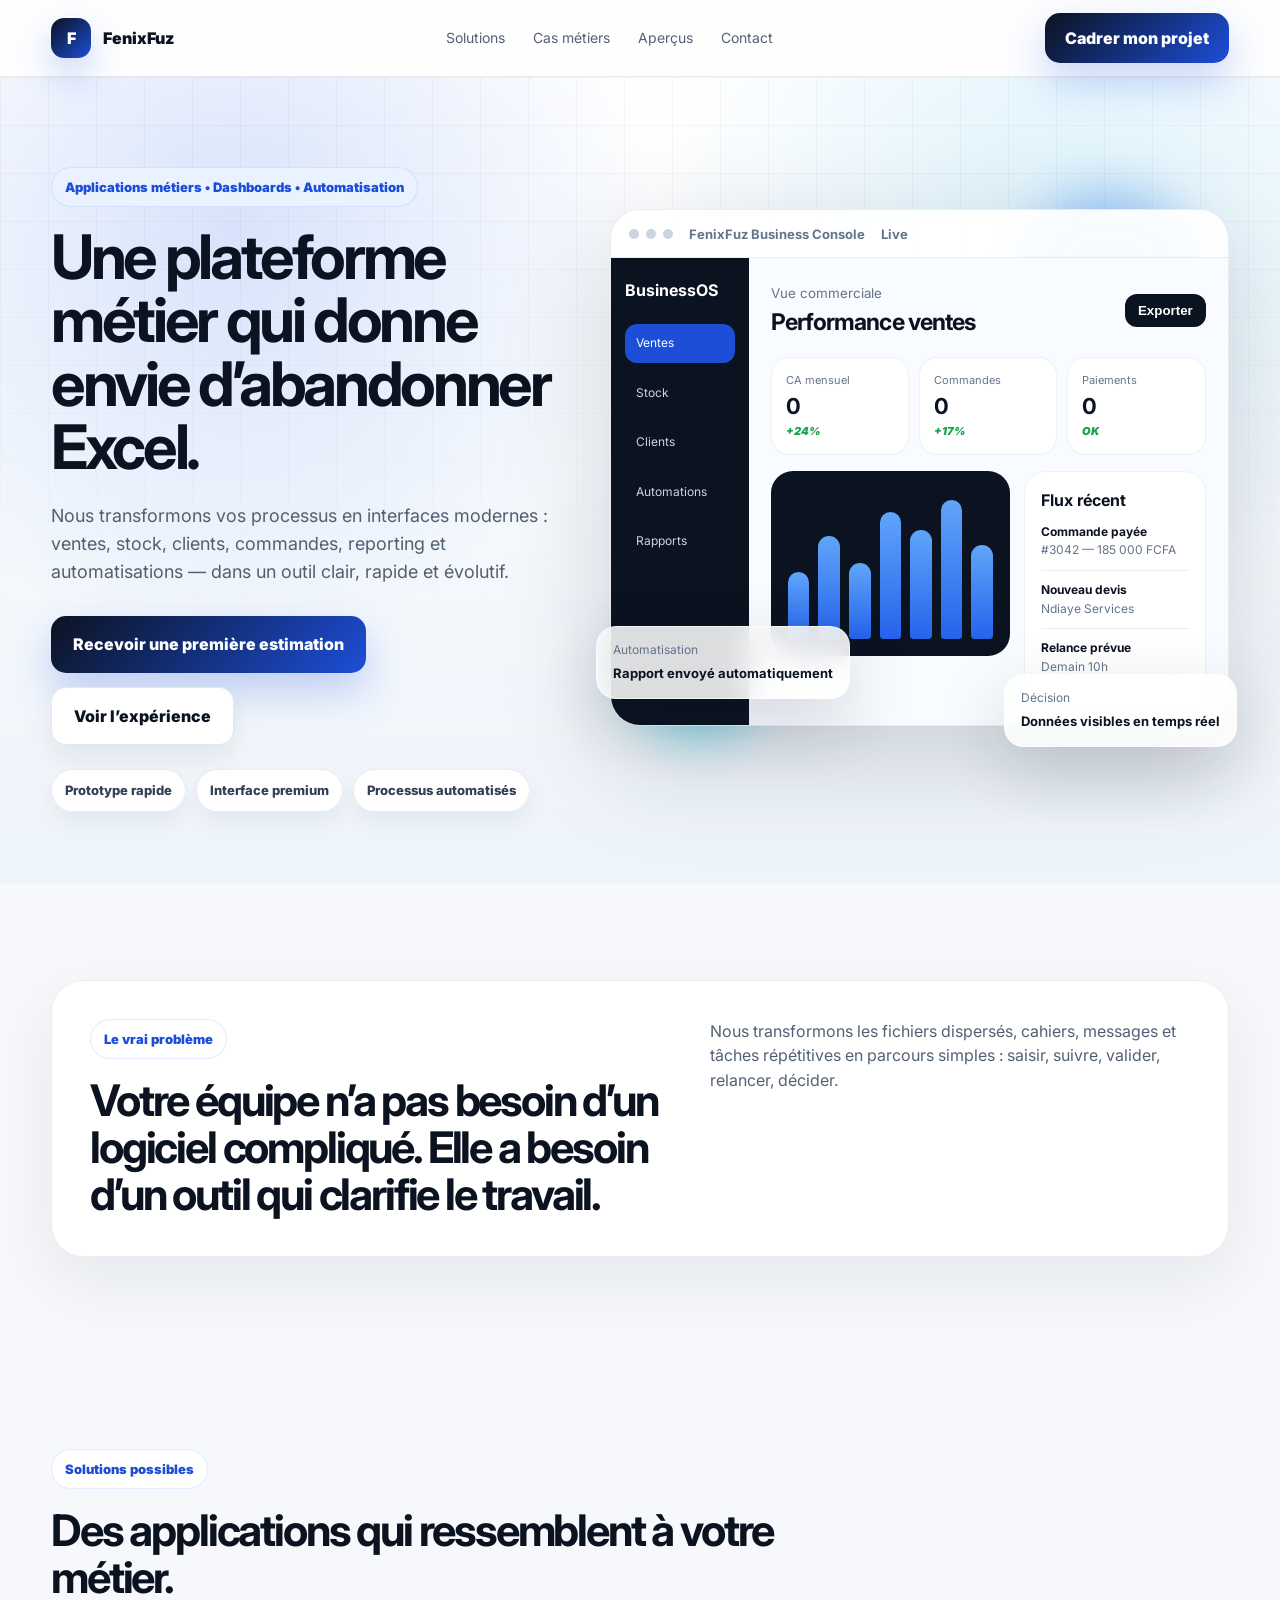
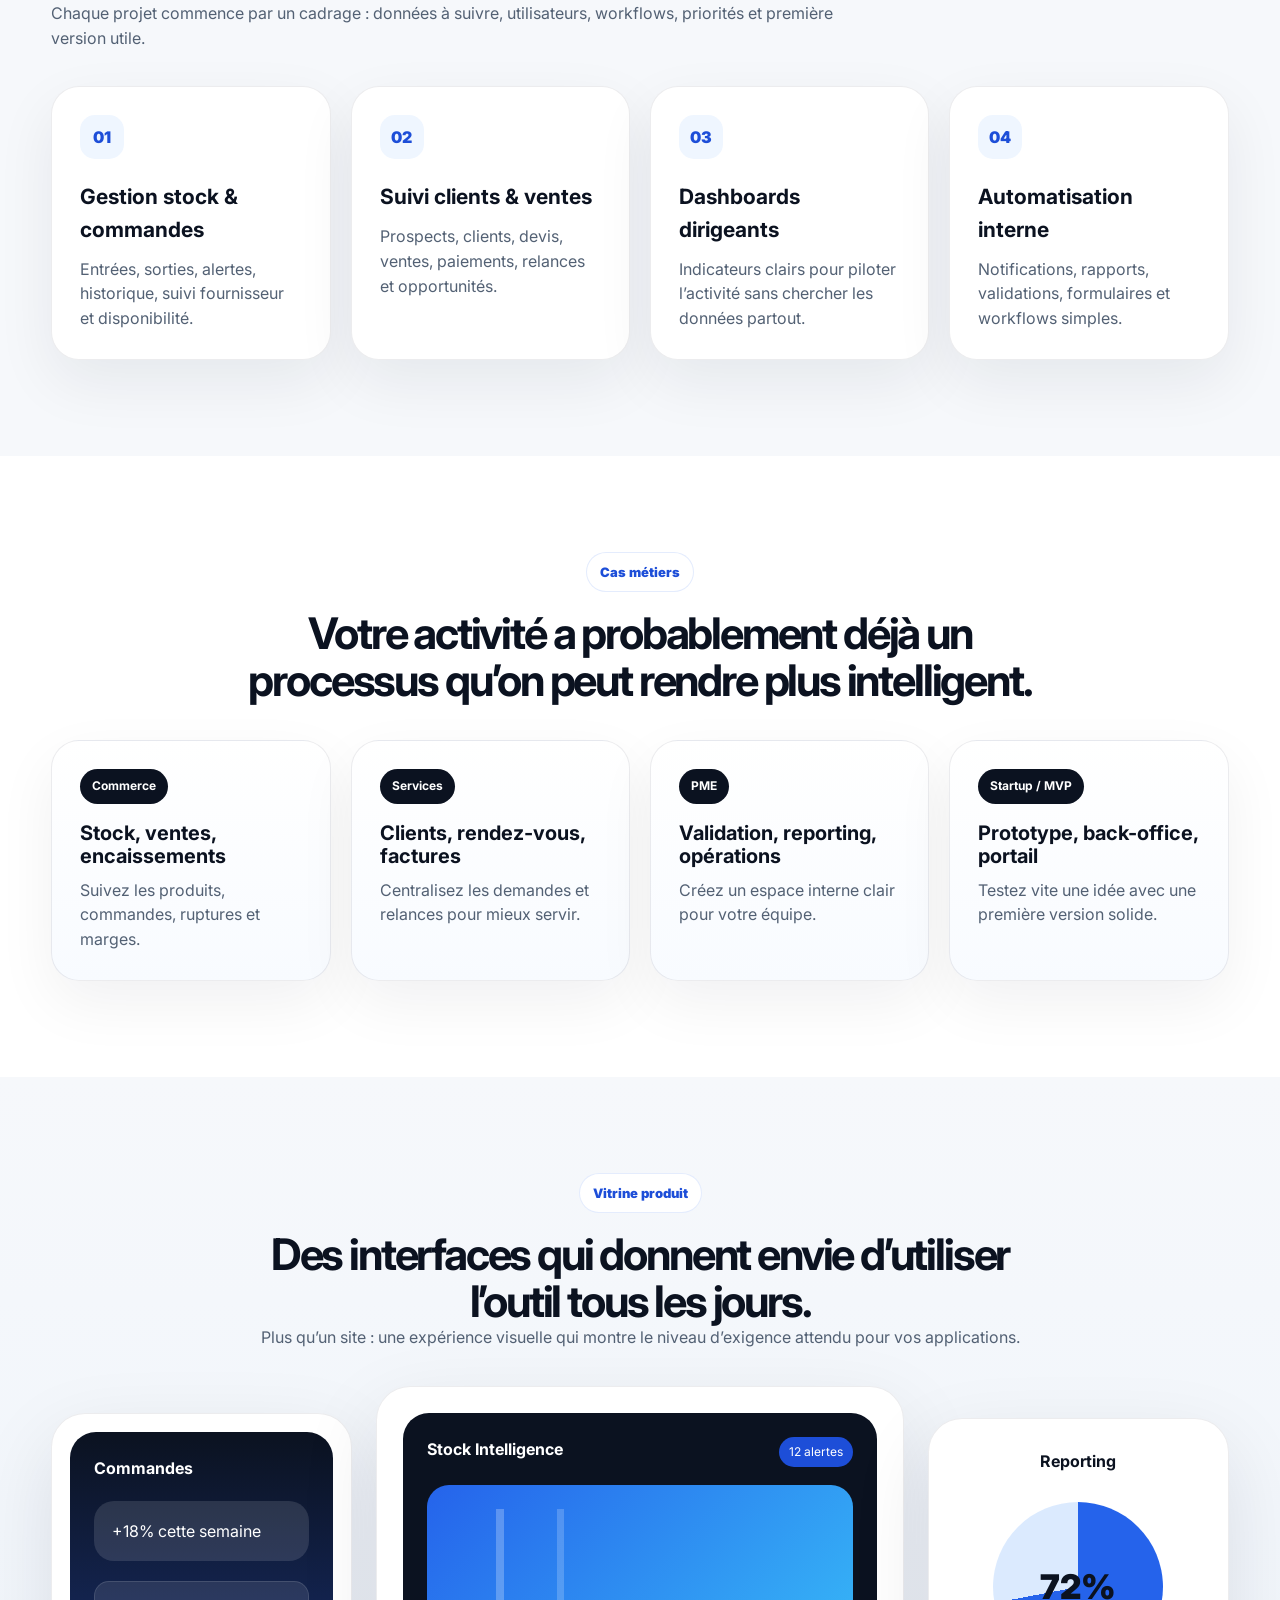
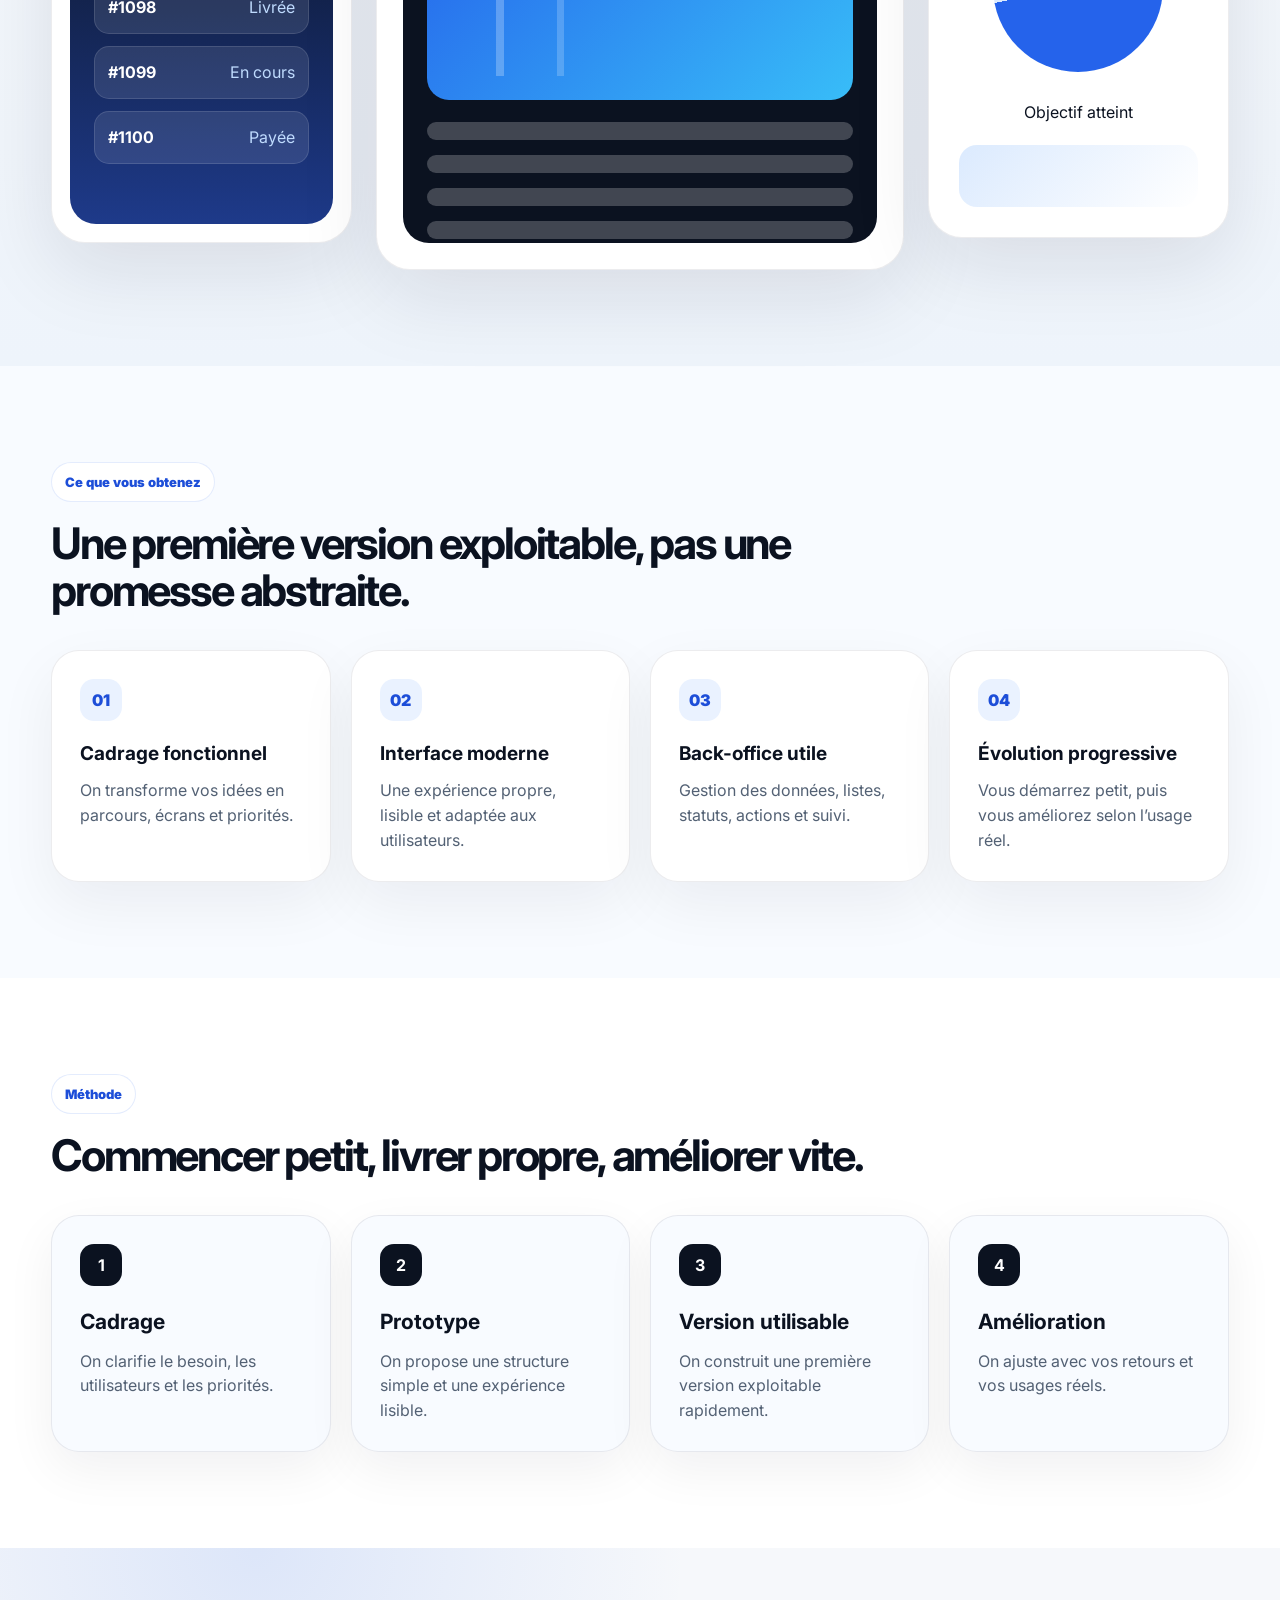
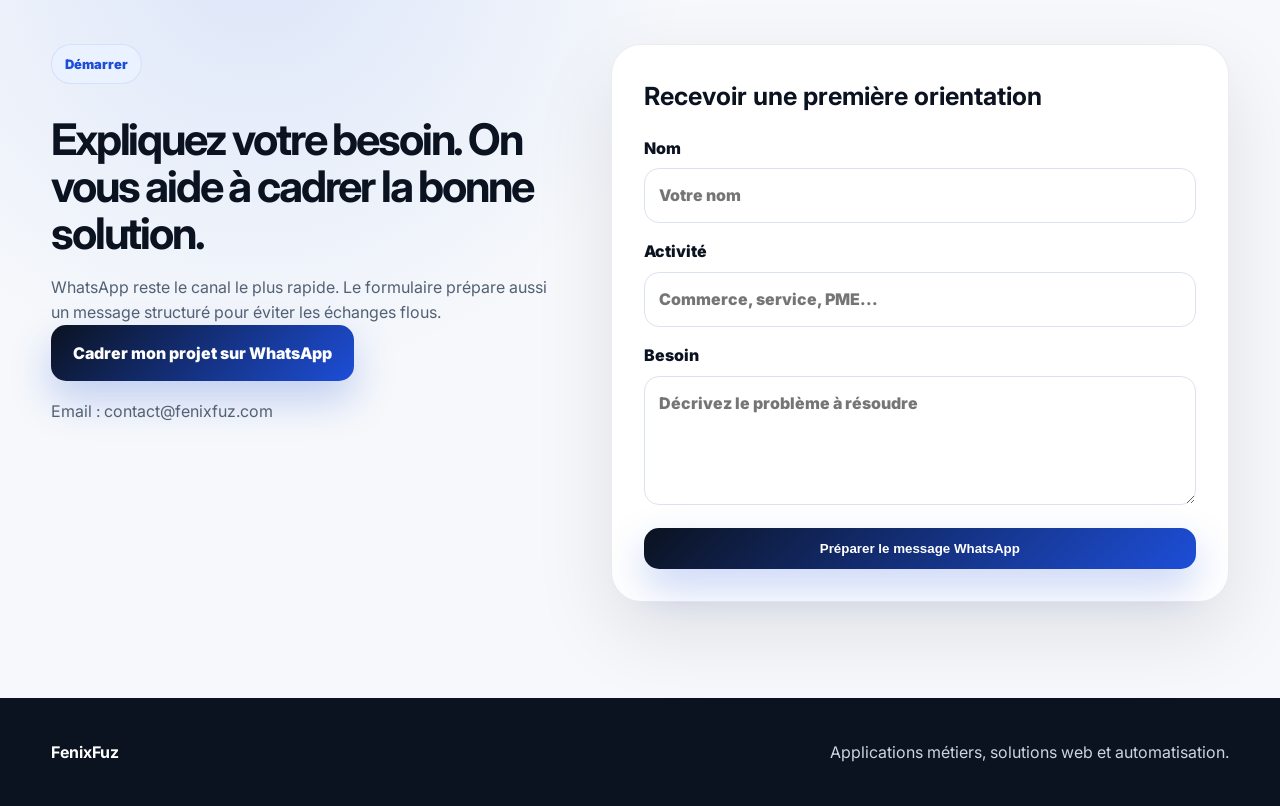
==== commit b68c9ff9: "Add V5 interactive premium elements" ====
--- a/index.html
+++ b/index.html
@@ -12,69 +12,25 @@
 </head>
 <body>
   <header class="site-header">
-    <nav class="nav container">
-      <a class="brand" href="#top"><span class="brand-mark">F</span><span>FenixFuz</span></a>
-      <div class="nav-links"><a href="#solutions">Solutions</a><a href="#usecases">Cas métiers</a><a href="#showcase">Aperçus</a><a href="#contact">Contact</a></div>
-      <a class="btn btn-primary whatsapp-link" href="https://wa.me/221777989238?text=Bonjour%2C%20je%20souhaite%20cr%C3%A9er%20une%20application%20ou%20solution%20web%20pour%20mon%20activit%C3%A9.%20Voici%20mon%20besoin%20%3A" target="_blank">Cadrer mon projet</a>
-    </nav>
+    <nav class="nav container"><a class="brand" href="#top"><span class="brand-mark">F</span><span>FenixFuz</span></a><div class="nav-links"><a href="#solutions">Solutions</a><a href="#usecases">Cas métiers</a><a href="#showcase">Aperçus</a><a href="#contact">Contact</a></div><a class="btn btn-primary whatsapp-link" href="https://wa.me/221777989238?text=Bonjour%2C%20je%20souhaite%20cr%C3%A9er%20une%20application%20ou%20solution%20web%20pour%20mon%20activit%C3%A9.%20Voici%20mon%20besoin%20%3A" target="_blank">Cadrer mon projet</a></nav>
   </header>
 
   <main id="top">
-    <section class="hero v4-hero">
-      <div class="hero-bg"></div>
+    <section class="hero v5-hero"><div class="hero-bg"></div><div class="mesh mesh-a"></div><div class="mesh mesh-b"></div>
       <div class="container hero-grid">
-        <div class="hero-copy reveal">
-          <span class="badge">Applications métiers • Dashboards • Automatisation</span>
-          <h1>Transformez votre façon de gérer l’activité avec une plateforme sur mesure.</h1>
-          <p>Stock, ventes, clients, commandes, reporting : nous créons des interfaces modernes qui centralisent vos opérations et rendent vos décisions plus simples.</p>
-          <div class="hero-actions"><a class="btn btn-primary btn-xl whatsapp-link" href="https://wa.me/221777989238?text=Bonjour%2C%20je%20souhaite%20cr%C3%A9er%20une%20application%20ou%20solution%20web%20pour%20mon%20activit%C3%A9.%20Voici%20mon%20besoin%20%3A" target="_blank">Recevoir une première estimation</a><a class="btn btn-ghost btn-xl" href="#showcase">Explorer la vitrine</a></div>
-          <div class="proof-strip"><span>Prototype rapide</span><span>Interface premium</span><span>Processus automatisés</span></div>
-        </div>
-
-        <div class="product-stage reveal delay-1">
-          <div class="orbit orb-one"></div><div class="orbit orb-two"></div>
-          <div class="app-window floating dashboard-carousel">
-            <div class="window-top"><div class="dots"><i></i><i></i><i></i></div><span>FenixFuz Business Console</span></div>
-            <div class="app-body">
-              <aside><strong>BusinessOS</strong><a class="active">Vue ventes</a><a>Stock</a><a>Clients</a><a>Automations</a><a>Rapports</a></aside>
-              <section class="screen slide slide-sales">
-                <div class="screen-head"><div><small>Vue commerciale</small><h3>Performance ventes</h3></div><button>Exporter</button></div>
-                <div class="kpi-row"><div><span>CA mensuel</span><b>2.4M</b><em>+24%</em></div><div><span>Commandes</span><b>186</b><em>+17%</em></div><div><span>Paiements</span><b>94%</b><em>OK</em></div></div>
-                <div class="analytics"><div class="bars"><i></i><i></i><i></i><i></i><i></i><i></i><i></i></div><div class="activity"><h4>Flux récent</h4><p><b>Commande payée</b><span>#3042 — 185 000 FCFA</span></p><p><b>Nouveau devis</b><span>Ndiaye Services</span></p><p><b>Relance prévue</b><span>Demain 10h</span></p></div></div>
-              </section>
-              <section class="screen slide slide-stock">
-                <div class="screen-head"><div><small>Gestion stock</small><h3>Produits & alertes</h3></div><button>Réappro.</button></div>
-                <div class="inventory-list"><div><b>Ordinateurs HP</b><span>42 unités</span><em>Stable</em></div><div><b>Routeurs 4G</b><span>9 unités</span><em class="warn">Alerte</em></div><div><b>Accessoires</b><span>128 unités</span><em>OK</em></div></div>
-                <div class="stock-meter"><i style="--w:78%"></i><i style="--w:34%"></i><i style="--w:91%"></i></div>
-              </section>
-              <section class="screen slide slide-crm">
-                <div class="screen-head"><div><small>Suivi clients</small><h3>Pipeline & relances</h3></div><button>Ajouter</button></div>
-                <div class="pipeline"><div><b>Prospects</b><span>32</span></div><div><b>Devis envoyés</b><span>14</span></div><div><b>Négociation</b><span>7</span></div><div><b>Gagnés</b><span>5</span></div></div>
-                <div class="crm-card"><strong>Prochaine action</strong><p>Appeler Baobab Services pour validation du devis.</p></div>
-              </section>
-            </div>
-          </div>
-          <div class="glass-card pulse-card"><span>Automatisation</span><b>Rapport envoyé automatiquement</b></div>
-          <div class="glass-card pulse-card two"><span>Décision</span><b>Données visibles en temps réel</b></div>
-        </div>
+        <div class="hero-copy reveal"><span class="badge">Applications métiers • Dashboards • Automatisation</span><h1>Une plateforme métier qui donne envie d’abandonner Excel.</h1><p>Nous transformons vos processus en interfaces modernes : ventes, stock, clients, commandes, reporting et automatisations — dans un outil clair, rapide et évolutif.</p><div class="hero-actions"><a class="btn btn-primary btn-xl whatsapp-link" href="https://wa.me/221777989238?text=Bonjour%2C%20je%20souhaite%20cr%C3%A9er%20une%20application%20ou%20solution%20web%20pour%20mon%20activit%C3%A9.%20Voici%20mon%20besoin%20%3A" target="_blank">Recevoir une première estimation</a><a class="btn btn-ghost btn-xl" href="#showcase">Voir l’expérience</a></div><div class="proof-strip"><span>Prototype rapide</span><span>Interface premium</span><span>Processus automatisés</span></div></div>
+        <div class="product-stage reveal delay-1"><div class="orbit orb-one"></div><div class="orbit orb-two"></div><div class="app-window dashboard-carousel" id="dashboardCarousel"><div class="window-top"><div class="dots"><i></i><i></i><i></i></div><span>FenixFuz Business Console</span><div class="live-dot">Live</div></div><div class="app-body"><aside><strong>BusinessOS</strong><a class="tab active" data-slide="0">Ventes</a><a class="tab" data-slide="1">Stock</a><a class="tab" data-slide="2">Clients</a><a>Automations</a><a>Rapports</a></aside><div class="screen-wrap"><section class="screen slide active slide-sales"><div class="screen-head"><div><small>Vue commerciale</small><h3>Performance ventes</h3></div><button>Exporter</button></div><div class="kpi-row"><div><span>CA mensuel</span><b class="counter" data-target="2.4">0</b><em>+24%</em></div><div><span>Commandes</span><b class="counter" data-target="186">0</b><em>+17%</em></div><div><span>Paiements</span><b class="counter" data-target="94">0</b><em>OK</em></div></div><div class="analytics"><div class="bars"><i></i><i></i><i></i><i></i><i></i><i></i><i></i></div><div class="activity"><h4>Flux récent</h4><p><b>Commande payée</b><span>#3042 — 185 000 FCFA</span></p><p><b>Nouveau devis</b><span>Ndiaye Services</span></p><p><b>Relance prévue</b><span>Demain 10h</span></p></div></div></section><section class="screen slide slide-stock"><div class="screen-head"><div><small>Gestion stock</small><h3>Produits & alertes</h3></div><button>Réappro.</button></div><div class="inventory-list"><div><b>Ordinateurs HP</b><span>42 unités</span><em>Stable</em></div><div><b>Routeurs 4G</b><span>9 unités</span><em class="warn">Alerte</em></div><div><b>Accessoires</b><span>128 unités</span><em>OK</em></div></div><div class="stock-meter"><i style="--w:78%"></i><i style="--w:34%"></i><i style="--w:91%"></i></div></section><section class="screen slide slide-crm"><div class="screen-head"><div><small>Suivi clients</small><h3>Pipeline & relances</h3></div><button>Ajouter</button></div><div class="pipeline"><div><b>Prospects</b><span>32</span></div><div><b>Devis envoyés</b><span>14</span></div><div><b>Négociation</b><span>7</span></div><div><b>Gagnés</b><span>5</span></div></div><div class="crm-card"><strong>Prochaine action</strong><p>Appeler Baobab Services pour validation du devis.</p></div></section></div></div></div><div class="glass-card pulse-card"><span>Automatisation</span><b>Rapport envoyé automatiquement</b></div><div class="glass-card pulse-card two"><span>Décision</span><b>Données visibles en temps réel</b></div></div>
       </div>
     </section>
 
     <section class="section intro reveal"><div class="container intro-card"><div><span class="badge light">Le vrai problème</span><h2>Votre équipe n’a pas besoin d’un logiciel compliqué. Elle a besoin d’un outil qui clarifie le travail.</h2></div><p>Nous transformons les fichiers dispersés, cahiers, messages et tâches répétitives en parcours simples : saisir, suivre, valider, relancer, décider.</p></div></section>
-
     <section id="solutions" class="section"><div class="container"><div class="section-head reveal"><span class="badge light">Solutions possibles</span><h2>Des applications qui ressemblent à votre métier.</h2><p>Chaque projet commence par un cadrage : données à suivre, utilisateurs, workflows, priorités et première version utile.</p></div><div class="solution-grid"><article class="solution reveal"><span>01</span><h3>Gestion stock & commandes</h3><p>Entrées, sorties, alertes, historique, suivi fournisseur et disponibilité.</p></article><article class="solution reveal"><span>02</span><h3>Suivi clients & ventes</h3><p>Prospects, clients, devis, ventes, paiements, relances et opportunités.</p></article><article class="solution reveal"><span>03</span><h3>Dashboards dirigeants</h3><p>Indicateurs clairs pour piloter l’activité sans chercher les données partout.</p></article><article class="solution reveal"><span>04</span><h3>Automatisation interne</h3><p>Notifications, rapports, validations, formulaires et workflows simples.</p></article></div></div></section>
-
     <section id="usecases" class="section usecases"><div class="container"><div class="section-head center reveal"><span class="badge light">Cas métiers</span><h2>Votre activité a probablement déjà un processus qu’on peut rendre plus intelligent.</h2></div><div class="usecase-grid"><article><b>Commerce</b><h3>Stock, ventes, encaissements</h3><p>Suivez les produits, commandes, ruptures et marges.</p></article><article><b>Services</b><h3>Clients, rendez-vous, factures</h3><p>Centralisez les demandes et relances pour mieux servir.</p></article><article><b>PME</b><h3>Validation, reporting, opérations</h3><p>Créez un espace interne clair pour votre équipe.</p></article><article><b>Startup / MVP</b><h3>Prototype, back-office, portail</h3><p>Testez vite une idée avec une première version solide.</p></article></div></div></section>
-
-    <section id="showcase" class="section showcase"><div class="container"><div class="section-head center reveal"><span class="badge light">Vitrine produit</span><h2>Des interfaces qui donnent envie d’utiliser l’outil tous les jours.</h2><p>Plus qu’un site : une expérience visuelle qui montre le niveau d’exigence attendu pour vos applications.</p></div><div class="showcase-grid premium-showcase"><div class="phone mock reveal"><div class="phone-screen realistic"><h4>Commandes</h4><div class="mini-kpi">+18% cette semaine</div><div class="order"><b>#1098</b><span>Livrée</span></div><div class="order"><b>#1099</b><span>En cours</span></div><div class="order"><b>#1100</b><span>Payée</span></div></div></div><div class="tablet mock reveal delay-1"><div class="tablet-ui realistic-tablet"><div class="tablet-top"><b>Stock Intelligence</b><span>12 alertes</span></div><div class="tablet-chart"></div><div class="tablet-list"><span></span><span></span><span></span><span></span></div></div></div><div class="panel mock reveal delay-2"><h4>Reporting</h4><div class="ring">72%</div><span>Objectif atteint</span><div class="spark"></div></div></div></div></section>
-
+    <section id="showcase" class="section showcase"><div class="container"><div class="section-head center reveal"><span class="badge light">Vitrine produit</span><h2>Des interfaces qui donnent envie d’utiliser l’outil tous les jours.</h2><p>Plus qu’un site : une expérience visuelle qui montre le niveau d’exigence attendu pour vos applications.</p></div><div class="showcase-grid premium-showcase"><div class="phone mock reveal tilt"><div class="phone-screen realistic"><h4>Commandes</h4><div class="mini-kpi">+18% cette semaine</div><div class="order"><b>#1098</b><span>Livrée</span></div><div class="order"><b>#1099</b><span>En cours</span></div><div class="order"><b>#1100</b><span>Payée</span></div></div></div><div class="tablet mock reveal delay-1 tilt"><div class="tablet-ui realistic-tablet"><div class="tablet-top"><b>Stock Intelligence</b><span>12 alertes</span></div><div class="tablet-chart"></div><div class="tablet-list"><span></span><span></span><span></span><span></span></div></div></div><div class="panel mock reveal delay-2 tilt"><h4>Reporting</h4><div class="ring">72%</div><span>Objectif atteint</span><div class="spark"></div></div></div></div></section>
     <section class="section deliverables"><div class="container"><div class="section-head reveal"><span class="badge light">Ce que vous obtenez</span><h2>Une première version exploitable, pas une promesse abstraite.</h2></div><div class="deliver-grid"><div><span>01</span><b>Cadrage fonctionnel</b><p>On transforme vos idées en parcours, écrans et priorités.</p></div><div><span>02</span><b>Interface moderne</b><p>Une expérience propre, lisible et adaptée aux utilisateurs.</p></div><div><span>03</span><b>Back-office utile</b><p>Gestion des données, listes, statuts, actions et suivi.</p></div><div><span>04</span><b>Évolution progressive</b><p>Vous démarrez petit, puis vous améliorez selon l’usage réel.</p></div></div></div></section>
-
     <section id="methode" class="section method"><div class="container"><div class="section-head reveal"><span class="badge light">Méthode</span><h2>Commencer petit, livrer propre, améliorer vite.</h2></div><div class="steps"><div class="step reveal"><b>1</b><h3>Cadrage</h3><p>On clarifie le besoin, les utilisateurs et les priorités.</p></div><div class="step reveal"><b>2</b><h3>Prototype</h3><p>On propose une structure simple et une expérience lisible.</p></div><div class="step reveal"><b>3</b><h3>Version utilisable</h3><p>On construit une première version exploitable rapidement.</p></div><div class="step reveal"><b>4</b><h3>Amélioration</h3><p>On ajuste avec vos retours et vos usages réels.</p></div></div></div></section>
-
     <section id="contact" class="section contact"><div class="container contact-grid"><div class="reveal"><span class="badge">Démarrer</span><h2>Expliquez votre besoin. On vous aide à cadrer la bonne solution.</h2><p>WhatsApp reste le canal le plus rapide. Le formulaire prépare aussi un message structuré pour éviter les échanges flous.</p><a class="btn btn-primary btn-xl whatsapp-link" href="https://wa.me/221777989238?text=Bonjour%2C%20je%20souhaite%20cr%C3%A9er%20une%20application%20ou%20solution%20web%20pour%20mon%20activit%C3%A9.%20Mon%20besoin%20est%20le%20suivant%20%3A" target="_blank">Cadrer mon projet sur WhatsApp</a><p class="email">Email : <a href="mailto:contact@fenixfuz.com">contact@fenixfuz.com</a></p></div><form class="lead-form reveal delay-1" id="leadForm"><h3>Recevoir une première orientation</h3><label>Nom<input name="name" placeholder="Votre nom" required></label><label>Activité<input name="business" placeholder="Commerce, service, PME..." required></label><label>Besoin<textarea name="need" rows="4" placeholder="Décrivez le problème à résoudre" required></textarea></label><button class="btn btn-primary btn-full" type="submit">Préparer le message WhatsApp</button></form></div></section>
   </main>
-
   <footer><div class="container footer-grid"><strong>FenixFuz</strong><span>Applications métiers, solutions web et automatisation.</span></div></footer>
   <script src="script.js"></script>
 </body>
--- a/style.css
+++ b/style.css
@@ -1 +1 @@
-*{box-sizing:border-box;margin:0;padding:0}html{scroll-behavior:smooth}body{font-family:'Inter',system-ui,sans-serif;background:#f6f8fb;color:#0b1220;line-height:1.55;overflow-x:hidden}a{text-decoration:none;color:inherit}.container{width:min(1180px,92%);margin:auto}.section{padding:96px 0}.site-header{position:sticky;top:0;z-index:20;background:rgba(255,255,255,.82);backdrop-filter:blur(18px);border-bottom:1px solid rgba(15,23,42,.08)}.nav{height:78px;display:flex;align-items:center;justify-content:space-between}.brand{display:flex;align-items:center;gap:12px;font-weight:900}.brand-mark{width:40px;height:40px;border-radius:13px;background:linear-gradient(135deg,#0b1220,#1d4ed8);color:white;display:grid;place-items:center;box-shadow:0 16px 35px rgba(29,78,216,.25)}.nav-links{display:flex;gap:30px;color:#536174;font-size:14px}.btn{display:inline-flex;align-items:center;justify-content:center;border:0;border-radius:15px;padding:13px 20px;font-weight:850;cursor:pointer;transition:.25s}.btn:hover{transform:translateY(-2px)}.btn-primary{background:linear-gradient(135deg,#0b1220,#1d4ed8);color:#fff;box-shadow:0 18px 40px rgba(29,78,216,.25)}.btn-ghost{background:white;border:1px solid rgba(15,23,42,.1);box-shadow:0 12px 30px rgba(15,23,42,.08)}.btn-xl{padding:16px 22px}.btn-full{width:100%}.hero{position:relative;min-height:820px;padding:110px 0 90px;background:radial-gradient(circle at 18% 18%,rgba(37,99,235,.17),transparent 34%),radial-gradient(circle at 84% 16%,rgba(14,165,233,.13),transparent 32%),linear-gradient(180deg,#fff,#eef4fb)}.hero-bg{position:absolute;inset:0;background-image:linear-gradient(rgba(15,23,42,.04) 1px,transparent 1px),linear-gradient(90deg,rgba(15,23,42,.04) 1px,transparent 1px);background-size:48px 48px;mask-image:linear-gradient(to bottom,#000,transparent 82%)}.hero-grid{position:relative;display:grid;grid-template-columns:1fr 1fr;gap:60px;align-items:center}.badge{display:inline-flex;background:#eaf2ff;color:#1d4ed8;border:1px solid rgba(37,99,235,.12);padding:9px 13px;border-radius:999px;font-size:13px;font-weight:900;margin-bottom:18px}.badge.light{background:#fff}.hero h1{font-size:clamp(46px,5.8vw,74px);line-height:1.02;letter-spacing:-.06em;margin-bottom:24px}.hero-copy p{font-size:19px;color:#516070;max-width:650px}.hero-actions{display:flex;gap:14px;flex-wrap:wrap;margin-top:32px}.proof-strip{display:flex;gap:10px;flex-wrap:wrap;margin-top:26px}.proof-strip span{background:#fff;border:1px solid rgba(15,23,42,.08);border-radius:999px;padding:10px 13px;font-size:13px;font-weight:800;color:#334155;box-shadow:0 10px 25px rgba(15,23,42,.06)}.product-stage{position:relative;min-height:560px}.app-window{position:relative;background:rgba(255,255,255,.92);border:1px solid rgba(15,23,42,.08);border-radius:30px;box-shadow:0 35px 110px rgba(15,23,42,.17);overflow:hidden;backdrop-filter:blur(16px)}.floating{animation:float 6s ease-in-out infinite}.window-top{height:50px;display:flex;align-items:center;gap:16px;padding:0 18px;border-bottom:1px solid rgba(15,23,42,.08);color:#64748b;font-size:13px;font-weight:700}.dots{display:flex;gap:7px}.dots i{width:10px;height:10px;border-radius:50%;background:#cbd5e1}.app-body{display:grid;grid-template-columns:150px 1fr;min-height:460px}aside{background:#0b1220;color:#cbd5e1;padding:22px 16px;display:flex;flex-direction:column;gap:12px}aside strong{color:white;margin-bottom:12px}aside a{padding:10px 12px;border-radius:12px;font-size:13px}aside a.active{background:#1d4ed8;color:#fff}.screen{padding:24px;background:#f8fbff}.screen-head{display:flex;justify-content:space-between;align-items:center;margin-bottom:18px}.screen-head small{color:#64748b}.screen-head h3{font-size:25px;letter-spacing:-.04em}.screen-head button{border:0;background:#0b1220;color:white;border-radius:12px;padding:10px 14px;font-weight:800}.kpi-row{display:grid;grid-template-columns:repeat(3,1fr);gap:12px}.kpi-row div{background:white;border:1px solid rgba(15,23,42,.06);border-radius:18px;padding:16px}.kpi-row span,.kpi-row em{display:block;color:#64748b;font-size:12px}.kpi-row b{font-size:24px}.kpi-row em{color:#16a34a;font-weight:900}.analytics{display:grid;grid-template-columns:1.3fr .9fr;gap:16px;margin-top:18px}.bars{height:210px;background:#0b1220;border-radius:22px;padding:18px;display:flex;align-items:end;gap:10px}.bars i{flex:1;border-radius:12px 12px 4px 4px;background:linear-gradient(180deg,#60a5fa,#2563eb);animation:bar 2.8s ease-in-out infinite alternate}.bars i:nth-child(1){height:44%}.bars i:nth-child(2){height:68%;animation-delay:.1s}.bars i:nth-child(3){height:50%;animation-delay:.2s}.bars i:nth-child(4){height:84%;animation-delay:.3s}.bars i:nth-child(5){height:72%;animation-delay:.4s}.bars i:nth-child(6){height:92%;animation-delay:.5s}.bars i:nth-child(7){height:62%;animation-delay:.6s}.activity{background:white;border-radius:22px;padding:18px;border:1px solid rgba(15,23,42,.06)}.activity p{display:flex;flex-direction:column;padding:12px 0;border-bottom:1px solid rgba(15,23,42,.07);font-size:13px}.activity p:last-child{border-bottom:0}.activity span{color:#64748b}.glass-card{position:absolute;background:rgba(255,255,255,.84);backdrop-filter:blur(16px);border:1px solid rgba(255,255,255,.7);border-radius:20px;padding:16px 18px;box-shadow:0 25px 70px rgba(15,23,42,.16);left:-20px;bottom:70px}.glass-card.two{left:auto;right:-10px;bottom:20px}.glass-card span{display:block;color:#64748b;font-size:12px}.glass-card b{font-size:14px}.pulse-card{animation:pulse 3.5s ease-in-out infinite}.intro-card{display:grid;grid-template-columns:1.1fr .9fr;gap:34px;background:white;border:1px solid rgba(15,23,42,.08);border-radius:32px;padding:38px;box-shadow:0 25px 70px rgba(15,23,42,.07)}h2{font-size:clamp(32px,3.4vw,50px);line-height:1.08;letter-spacing:-.05em}.intro-card p,.section-head p,.solution p,.step p,.contact p{color:#536174;font-size:17px}.section-head{max-width:820px;margin-bottom:36px}.section-head.center{text-align:center;margin-inline:auto}.solution-grid{display:grid;grid-template-columns:repeat(4,1fr);gap:20px}.solution{background:white;border:1px solid rgba(15,23,42,.08);border-radius:28px;padding:28px;box-shadow:0 22px 60px rgba(15,23,42,.07);transition:.25s}.solution:hover,.mock:hover,.step:hover{transform:translateY(-7px)}.solution span{display:grid;place-items:center;width:44px;height:44px;border-radius:15px;background:#eff6ff;color:#1d4ed8;font-weight:900;margin-bottom:22px}.solution h3,.step h3{font-size:21px;margin-bottom:10px}.showcase{background:linear-gradient(180deg,#f6f8fb,#eef4fb)}.showcase-grid{display:grid;grid-template-columns:.8fr 1.4fr .8fr;gap:24px;align-items:center}.mock{background:white;border:1px solid rgba(15,23,42,.08);border-radius:34px;box-shadow:0 28px 80px rgba(15,23,42,.1);transition:.25s}.phone{padding:18px;height:430px}.phone-screen{height:100%;border-radius:26px;background:linear-gradient(180deg,#0b1220,#1e3a8a);color:white;padding:24px}.mini-kpi{margin:20px 0;padding:18px;border-radius:20px;background:rgba(255,255,255,.12)}.phone-screen p{height:12px;background:rgba(255,255,255,.22);border-radius:999px;margin:18px 0}.tablet{padding:26px;min-height:480px}.tablet-ui{height:430px;border-radius:26px;background:#0b1220;padding:24px}.tablet-chart{height:230px;border-radius:22px;background:linear-gradient(135deg,#2563eb,#38bdf8);margin-bottom:22px;animation:glow 3s ease-in-out infinite}.tablet-list span{display:block;height:18px;border-radius:999px;background:rgba(255,255,255,.22);margin:16px 0}.panel{padding:30px;text-align:center}.ring{width:170px;height:170px;margin:28px auto;border-radius:50%;background:conic-gradient(#2563eb 0 72%,#dbeafe 72%);display:grid;place-items:center;font-size:34px;font-weight:900;color:#0b1220}.method{background:#fff}.steps{display:grid;grid-template-columns:repeat(4,1fr);gap:20px}.step{background:#f8fbff;border:1px solid rgba(15,23,42,.08);border-radius:28px;padding:28px;box-shadow:0 18px 50px rgba(15,23,42,.06);transition:.25s}.step b{display:grid;place-items:center;width:42px;height:42px;border-radius:14px;background:#0b1220;color:white;margin-bottom:20px}.contact{background:radial-gradient(circle at 20% 0,rgba(37,99,235,.12),transparent 34%),#f6f8fb}.contact-grid{display:grid;grid-template-columns:.9fr 1.1fr;gap:54px;align-items:start}.contact h2{margin:14px 0 18px}.email{margin-top:18px}.lead-form{background:white;border:1px solid rgba(15,23,42,.08);border-radius:30px;padding:32px;box-shadow:0 30px 80px rgba(15,23,42,.1)}.lead-form h3{font-size:25px;margin-bottom:20px}.lead-form label{display:block;font-weight:850;margin-bottom:16px}.lead-form input,.lead-form textarea{width:100%;border:1px solid #dbe3ef;border-radius:15px;padding:14px;margin-top:8px;font:inherit;outline:none}.lead-form input:focus,.lead-form textarea:focus{border-color:#2563eb;box-shadow:0 0 0 4px rgba(37,99,235,.1)}footer{background:#0b1220;color:white;padding:42px 0}.footer-grid{display:flex;justify-content:space-between;color:#cbd5e1}.footer-grid strong{color:white}.reveal{opacity:0;transform:translateY(24px);animation:reveal .8s ease forwards}.delay-1{animation-delay:.18s}.delay-2{animation-delay:.32s}@keyframes reveal{to{opacity:1;transform:none}}@keyframes float{50%{transform:translateY(-14px)}}@keyframes pulse{50%{transform:translateY(-8px);box-shadow:0 30px 90px rgba(29,78,216,.22)}}@keyframes bar{to{filter:brightness(1.2);transform:scaleY(1.04)}}@keyframes glow{50%{filter:brightness(1.13);transform:scale(1.01)}}@media(max-width:980px){.nav-links{display:none}.hero{min-height:auto;padding:80px 0}.hero-grid,.intro-card,.contact-grid{grid-template-columns:1fr}.product-stage{min-height:auto;margin-top:40px}.solution-grid,.steps,.showcase-grid{grid-template-columns:1fr}.app-body{grid-template-columns:1fr}aside{display:none}.analytics,.kpi-row{grid-template-columns:1fr}.glass-card{display:none}.hero-actions{display:grid}.btn{width:100%}.footer-grid{display:block}.tablet{min-height:auto}.tablet-ui{height:340px}}@media(max-width:560px){.nav{height:68px}.site-header .btn{display:none}.hero h1{font-size:38px}.hero-copy p{font-size:16px}.section{padding:64px 0}.intro-card,.lead-form{padding:24px}.screen{padding:16px}.app-window{border-radius:22px}.window-top span{display:none}.showcase-grid{gap:18px}}
+*{box-sizing:border-box;margin:0;padding:0}html{scroll-behavior:smooth}body{font-family:'Inter',system-ui,sans-serif;background:#f6f8fb;color:#0b1220;line-height:1.55;overflow-x:hidden}a{text-decoration:none;color:inherit}.container{width:min(1180px,92%);margin:auto}.section{padding:96px 0}.site-header{position:sticky;top:0;z-index:20;background:rgba(255,255,255,.86);backdrop-filter:blur(18px);border-bottom:1px solid rgba(15,23,42,.08)}.nav{height:76px;display:flex;align-items:center;justify-content:space-between}.brand{display:flex;align-items:center;gap:12px;font-weight:900}.brand-mark{width:40px;height:40px;border-radius:13px;background:linear-gradient(135deg,#0b1220,#1d4ed8);color:white;display:grid;place-items:center;box-shadow:0 16px 35px rgba(29,78,216,.25)}.nav-links{display:flex;gap:28px;color:#536174;font-size:14px}.btn{display:inline-flex;align-items:center;justify-content:center;border:0;border-radius:15px;padding:13px 20px;font-weight:850;cursor:pointer;transition:.25s;text-align:center}.btn:hover{transform:translateY(-2px)}.btn-primary{background:linear-gradient(135deg,#0b1220,#1d4ed8);color:#fff;box-shadow:0 18px 40px rgba(29,78,216,.25)}.btn-ghost{background:white;border:1px solid rgba(15,23,42,.1);box-shadow:0 12px 30px rgba(15,23,42,.08)}.btn-xl{padding:16px 22px}.btn-full{width:100%}.hero{position:relative;min-height:760px;padding:90px 0 72px;background:radial-gradient(circle at 18% 18%,rgba(37,99,235,.17),transparent 34%),radial-gradient(circle at 84% 16%,rgba(14,165,233,.13),transparent 32%),linear-gradient(180deg,#fff,#eef4fb)}.hero-bg{position:absolute;inset:0;background-image:linear-gradient(rgba(15,23,42,.04) 1px,transparent 1px),linear-gradient(90deg,rgba(15,23,42,.04) 1px,transparent 1px);background-size:48px 48px;mask-image:linear-gradient(to bottom,#000,transparent 82%)}.hero-grid{position:relative;display:grid;grid-template-columns:.9fr 1.1fr;gap:52px;align-items:center}.badge{display:inline-flex;background:#eaf2ff;color:#1d4ed8;border:1px solid rgba(37,99,235,.12);padding:9px 13px;border-radius:999px;font-size:13px;font-weight:900;margin-bottom:18px}.badge.light{background:#fff}.hero h1{font-size:clamp(42px,4.8vw,66px);line-height:1.03;letter-spacing:-.055em;margin-bottom:24px}.hero-copy p{font-size:18px;color:#516070;max-width:630px}.hero-actions{display:flex;gap:14px;flex-wrap:wrap;margin-top:30px}.proof-strip{display:flex;gap:10px;flex-wrap:wrap;margin-top:24px}.proof-strip span{background:#fff;border:1px solid rgba(15,23,42,.08);border-radius:999px;padding:10px 13px;font-size:13px;font-weight:800;color:#334155;box-shadow:0 10px 25px rgba(15,23,42,.06)}.product-stage{position:relative;min-height:560px}.orbit{position:absolute;border-radius:50%;filter:blur(22px);opacity:.45}.orb-one{width:180px;height:180px;background:#60a5fa;right:30px;top:-20px}.orb-two{width:150px;height:150px;background:#22d3ee;left:15px;bottom:30px}.app-window{position:relative;background:rgba(255,255,255,.94);border:1px solid rgba(15,23,42,.08);border-radius:30px;box-shadow:0 35px 110px rgba(15,23,42,.17);overflow:hidden;backdrop-filter:blur(16px)}.floating{animation:float 6s ease-in-out infinite}.window-top{height:48px;display:flex;align-items:center;gap:16px;padding:0 18px;border-bottom:1px solid rgba(15,23,42,.08);color:#64748b;font-size:13px;font-weight:700}.dots{display:flex;gap:7px}.dots i{width:10px;height:10px;border-radius:50%;background:#cbd5e1}.app-body{display:grid;grid-template-columns:138px 1fr;min-height:430px}aside{background:#0b1220;color:#cbd5e1;padding:20px 14px;display:flex;flex-direction:column;gap:11px}aside strong{color:white;margin-bottom:10px}aside a{padding:10px 11px;border-radius:12px;font-size:12px}aside a.active{background:#1d4ed8;color:#fff}.screen{padding:22px;background:#f8fbff}.screen:not(.slide-sales){display:none}.screen-head{display:flex;justify-content:space-between;align-items:center;margin-bottom:16px}.screen-head small{color:#64748b}.screen-head h3{font-size:23px;letter-spacing:-.04em}.screen-head button{border:0;background:#0b1220;color:white;border-radius:12px;padding:9px 13px;font-weight:800}.kpi-row{display:grid;grid-template-columns:repeat(3,1fr);gap:10px}.kpi-row div{background:white;border:1px solid rgba(15,23,42,.06);border-radius:18px;padding:14px}.kpi-row span,.kpi-row em{display:block;color:#64748b;font-size:11px}.kpi-row b{font-size:22px}.kpi-row em{color:#16a34a;font-weight:900}.analytics{display:grid;grid-template-columns:1.25fr .95fr;gap:14px;margin-top:16px}.bars{height:185px;background:#0b1220;border-radius:22px;padding:17px;display:flex;align-items:end;gap:9px}.bars i{flex:1;border-radius:12px 12px 4px 4px;background:linear-gradient(180deg,#60a5fa,#2563eb);animation:bar 2.8s ease-in-out infinite alternate}.bars i:nth-child(1){height:44%}.bars i:nth-child(2){height:68%;animation-delay:.1s}.bars i:nth-child(3){height:50%;animation-delay:.2s}.bars i:nth-child(4){height:84%;animation-delay:.3s}.bars i:nth-child(5){height:72%;animation-delay:.4s}.bars i:nth-child(6){height:92%;animation-delay:.5s}.bars i:nth-child(7){height:62%;animation-delay:.6s}.activity{background:white;border-radius:22px;padding:16px;border:1px solid rgba(15,23,42,.06)}.activity p{display:flex;flex-direction:column;padding:10px 0;border-bottom:1px solid rgba(15,23,42,.07);font-size:12px}.activity p:last-child{border-bottom:0}.activity span{color:#64748b}.inventory-list,.pipeline{display:grid;gap:12px}.inventory-list div,.pipeline div,.crm-card{background:#fff;border:1px solid rgba(15,23,42,.07);border-radius:18px;padding:15px}.inventory-list div{display:grid;grid-template-columns:1fr auto auto;gap:12px;align-items:center}.inventory-list span,.pipeline span{color:#64748b}.inventory-list em{font-style:normal;color:#16a34a;font-weight:900}.inventory-list .warn{color:#f97316}.stock-meter{display:grid;gap:14px;margin-top:20px}.stock-meter i{height:16px;border-radius:999px;background:linear-gradient(90deg,#2563eb var(--w),#e2e8f0 var(--w))}.pipeline{grid-template-columns:repeat(2,1fr)}.crm-card{margin-top:16px}.crm-card p{color:#536174}.glass-card{position:absolute;background:rgba(255,255,255,.86);backdrop-filter:blur(16px);border:1px solid rgba(255,255,255,.7);border-radius:20px;padding:14px 16px;box-shadow:0 25px 70px rgba(15,23,42,.16);left:-14px;bottom:70px}.glass-card.two{left:auto;right:-8px;bottom:22px}.glass-card span{display:block;color:#64748b;font-size:12px}.glass-card b{font-size:13px}.pulse-card{animation:pulse 3.5s ease-in-out infinite}.intro-card{display:grid;grid-template-columns:1.1fr .9fr;gap:34px;background:white;border:1px solid rgba(15,23,42,.08);border-radius:32px;padding:38px;box-shadow:0 25px 70px rgba(15,23,42,.07)}h2{font-size:clamp(32px,3.4vw,50px);line-height:1.08;letter-spacing:-.05em}.intro-card p,.section-head p,.solution p,.step p,.contact p,.usecase-grid p,.deliver-grid p{color:#536174;font-size:16px}.section-head{max-width:820px;margin-bottom:36px}.section-head.center{text-align:center;margin-inline:auto}.solution-grid{display:grid;grid-template-columns:repeat(4,1fr);gap:20px}.solution{background:white;border:1px solid rgba(15,23,42,.08);border-radius:28px;padding:28px;box-shadow:0 22px 60px rgba(15,23,42,.07);transition:.25s}.solution:hover,.mock:hover,.step:hover,.usecase-grid article:hover,.deliver-grid div:hover{transform:translateY(-7px)}.solution span{display:grid;place-items:center;width:44px;height:44px;border-radius:15px;background:#eff6ff;color:#1d4ed8;font-weight:900;margin-bottom:22px}.solution h3,.step h3{font-size:21px;margin-bottom:10px}.usecases{background:#fff}.usecase-grid{display:grid;grid-template-columns:repeat(4,1fr);gap:20px}.usecase-grid article{background:linear-gradient(180deg,#fff,#f8fbff);border:1px solid rgba(15,23,42,.08);border-radius:28px;padding:28px;box-shadow:0 22px 60px rgba(15,23,42,.06);transition:.25s}.usecase-grid b{display:inline-flex;margin-bottom:18px;background:#0b1220;color:#fff;border-radius:999px;padding:8px 12px;font-size:12px}.usecase-grid h3{font-size:20px;line-height:1.15;margin-bottom:10px}.showcase{background:linear-gradient(180deg,#f6f8fb,#eef4fb)}.showcase-grid{display:grid;grid-template-columns:.8fr 1.4fr .8fr;gap:24px;align-items:center}.mock{background:white;border:1px solid rgba(15,23,42,.08);border-radius:34px;box-shadow:0 28px 80px rgba(15,23,42,.1);transition:.25s}.phone{padding:18px;height:430px}.phone-screen{height:100%;border-radius:26px;background:linear-gradient(180deg,#0b1220,#1e3a8a);color:white;padding:24px}.mini-kpi{margin:20px 0;padding:18px;border-radius:20px;background:rgba(255,255,255,.12)}.order{display:flex;justify-content:space-between;align-items:center;background:rgba(255,255,255,.1);border:1px solid rgba(255,255,255,.12);border-radius:15px;padding:13px;margin:12px 0}.order span{color:#bfdbfe}.phone-screen p{height:12px;background:rgba(255,255,255,.22);border-radius:999px;margin:18px 0}.tablet{padding:26px;min-height:480px}.tablet-ui{height:430px;border-radius:26px;background:#0b1220;padding:24px}.tablet-top{display:flex;justify-content:space-between;color:white;margin-bottom:18px}.tablet-top span{background:#1d4ed8;border-radius:999px;padding:6px 10px;font-size:12px}.tablet-chart{height:215px;border-radius:22px;background:linear-gradient(135deg,#2563eb,#38bdf8);margin-bottom:22px;animation:glow 3s ease-in-out infinite;position:relative}.tablet-chart:after{content:"";position:absolute;inset:24px;background:linear-gradient(90deg,transparent 0 12%,rgba(255,255,255,.45) 12% 14%,transparent 14% 28%,rgba(255,255,255,.35) 28% 30%,transparent 30%);opacity:.55}.tablet-list span{display:block;height:18px;border-radius:999px;background:rgba(255,255,255,.22);margin:15px 0}.panel{padding:30px;text-align:center}.ring{width:170px;height:170px;margin:28px auto;border-radius:50%;background:conic-gradient(#2563eb 0 72%,#dbeafe 72%);display:grid;place-items:center;font-size:34px;font-weight:900;color:#0b1220}.spark{height:62px;margin-top:20px;border-radius:18px;background:linear-gradient(135deg,#dbeafe,#fff)}.deliverables{background:#f8fbff}.deliver-grid{display:grid;grid-template-columns:repeat(4,1fr);gap:20px}.deliver-grid div{background:#fff;border:1px solid rgba(15,23,42,.08);border-radius:28px;padding:28px;box-shadow:0 22px 60px rgba(15,23,42,.06);transition:.25s}.deliver-grid span{display:grid;place-items:center;width:42px;height:42px;border-radius:14px;background:#eaf2ff;color:#1d4ed8;font-weight:900;margin-bottom:18px}.deliver-grid b{display:block;font-size:19px;margin-bottom:10px}.method{background:#fff}.steps{display:grid;grid-template-columns:repeat(4,1fr);gap:20px}.step{background:#f8fbff;border:1px solid rgba(15,23,42,.08);border-radius:28px;padding:28px;box-shadow:0 18px 50px rgba(15,23,42,.06);transition:.25s}.step b{display:grid;place-items:center;width:42px;height:42px;border-radius:14px;background:#0b1220;color:white;margin-bottom:20px}.contact{background:radial-gradient(circle at 20% 0,rgba(37,99,235,.12),transparent 34%),#f6f8fb}.contact-grid{display:grid;grid-template-columns:.9fr 1.1fr;gap:54px;align-items:start}.contact h2{margin:14px 0 18px}.email{margin-top:18px}.lead-form{background:white;border:1px solid rgba(15,23,42,.08);border-radius:30px;padding:32px;box-shadow:0 30px 80px rgba(15,23,42,.1)}.lead-form h3{font-size:25px;margin-bottom:20px}.lead-form label{display:block;font-weight:850;margin-bottom:16px}.lead-form input,.lead-form textarea{width:100%;border:1px solid #dbe3ef;border-radius:15px;padding:14px;margin-top:8px;font:inherit;outline:none}.lead-form input:focus,.lead-form textarea:focus{border-color:#2563eb;box-shadow:0 0 0 4px rgba(37,99,235,.1)}footer{background:#0b1220;color:white;padding:42px 0}.footer-grid{display:flex;justify-content:space-between;color:#cbd5e1}.footer-grid strong{color:white}.reveal{opacity:0;transform:translateY(24px);animation:reveal .8s ease forwards}.delay-1{animation-delay:.18s}.delay-2{animation-delay:.32s}@keyframes reveal{to{opacity:1;transform:none}}@keyframes float{50%{transform:translateY(-10px)}}@keyframes pulse{50%{transform:translateY(-8px);box-shadow:0 30px 90px rgba(29,78,216,.22)}}@keyframes bar{to{filter:brightness(1.2);transform:scaleY(1.04)}}@keyframes glow{50%{filter:brightness(1.13);transform:scale(1.01)}}@media(max-width:1080px){.hero-grid{grid-template-columns:1fr}.product-stage{max-width:720px;margin:auto}.solution-grid,.usecase-grid,.deliver-grid,.steps{grid-template-columns:repeat(2,1fr)}}@media(max-width:760px){.nav-links{display:none}.site-header .btn{display:none}.hero{min-height:auto;padding:70px 0}.intro-card,.contact-grid{grid-template-columns:1fr}.product-stage{min-height:auto;margin-top:32px}.app-body{grid-template-columns:1fr}aside{display:none}.analytics,.kpi-row,.showcase-grid{grid-template-columns:1fr}.glass-card{display:none}.hero-actions{display:grid}.btn{width:100%}.footer-grid{display:block}.tablet{min-height:auto}.tablet-ui{height:340px}.solution-grid,.usecase-grid,.deliver-grid,.steps{grid-template-columns:1fr}.hero h1{font-size:40px}.section{padding:68px 0}}@media(max-width:520px){.nav{height:68px}.hero h1{font-size:36px}.hero-copy p{font-size:16px}.intro-card,.lead-form{padding:24px}.screen{padding:16px}.app-window{border-radius:22px}.window-top span{display:none}.bars{height:150px}.phone{height:380px}.ring{width:140px;height:140px}.container{width:90%}}
